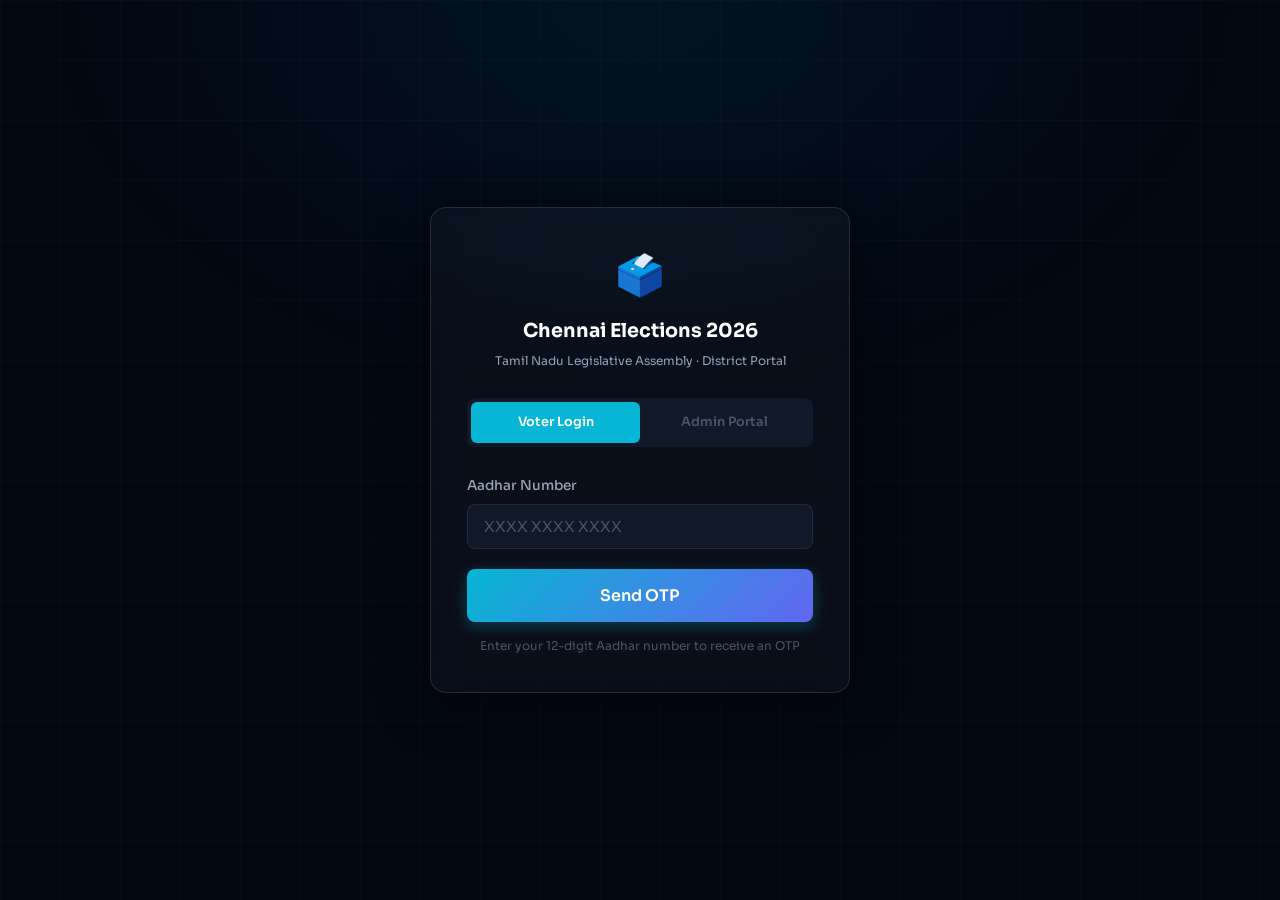
==== frontend/index.html @ 8c86b205 "Initial commit: Chennai District Election Management Portal" ====
<!DOCTYPE html>
<html lang="en">
<head>
  <meta charset="UTF-8">
  <meta name="viewport" content="width=device-width, initial-scale=1.0">
  <title>Chennai Elections 2026 — Login</title>
  <meta name="description" content="Chennai District Election Management Portal — Voter and Admin Login">
  <link rel="stylesheet" href="css/style.css">
</head>
<body>
  <div class="grid-bg"></div>
  <div class="radial-glow"></div>

  <div class="login-container">
    <div class="login-card">
      <!-- Logo -->
      <div class="login-logo">
        <div class="logo-icon">🗳️</div>
        <h1>Chennai Elections 2026</h1>
        <p>Tamil Nadu Legislative Assembly · District Portal</p>
      </div>

      <!-- Tabs -->
      <div class="login-tabs">
        <div class="login-tab active" id="tab-voter" onclick="switchTab('voter')">Voter Login</div>
        <div class="login-tab" id="tab-admin" onclick="switchTab('admin')">Admin Portal</div>
      </div>

      <!-- Voter Login -->
      <div id="voter-login">
        <!-- Step 1: Aadhar -->
        <div id="voter-step1">
          <div class="form-group">
            <label>Aadhar Number</label>
            <input type="text" class="form-input mono" id="aadhar-input"
                   placeholder="XXXX XXXX XXXX" maxlength="14"
                   oninput="formatAadhar(this)">
          </div>
          <button class="btn btn-primary btn-full btn-lg" id="send-otp-btn" onclick="sendOTP()">
            Send OTP
          </button>
          <p style="text-align:center; margin-top:14px; font-size:0.75rem; color:var(--text3)">
            Enter your 12-digit Aadhar number to receive an OTP
          </p>
        </div>

        <!-- Step 2: OTP -->
        <div id="voter-step2" class="hidden">
          <p style="text-align:center; margin-bottom:8px; font-size:0.85rem; color:var(--text2)">
            OTP sent to <span id="masked-phone" class="mono text-accent"></span>
          </p>
          <div class="otp-inputs" id="otp-inputs">
            <input type="text" class="otp-input" maxlength="1" data-idx="0">
            <input type="text" class="otp-input" maxlength="1" data-idx="1">
            <input type="text" class="otp-input" maxlength="1" data-idx="2">
            <input type="text" class="otp-input" maxlength="1" data-idx="3">
            <input type="text" class="otp-input" maxlength="1" data-idx="4">
            <input type="text" class="otp-input" maxlength="1" data-idx="5">
          </div>
          <button class="btn btn-primary btn-full btn-lg" id="verify-otp-btn" onclick="verifyOTP()">
            Verify & Enter
          </button>
          <p style="text-align:center; margin-top:14px;">
            <a href="#" onclick="backToStep1()" style="font-size:0.8rem; color:var(--text3);">← Change Aadhar Number</a>
          </p>
        </div>
      </div>

      <!-- Admin Login -->
      <div id="admin-login" class="hidden">
        <div class="form-group">
          <label>Username</label>
          <input type="text" class="form-input" id="admin-username" placeholder="Enter username">
        </div>
        <div class="form-group">
          <label>Password</label>
          <input type="password" class="form-input" id="admin-password" placeholder="Enter password">
        </div>
        <button class="btn btn-primary btn-full btn-lg" id="admin-login-btn" onclick="adminLogin()">
          Access Admin Portal
        </button>
        <p style="text-align:center; margin-top:14px; font-size:0.75rem; color:var(--text3)">
          Authorized Election Commission officials only
        </p>
      </div>
    </div>
  </div>

  <script src="js/api.js"></script>
  <script>
    let currentTab = 'voter';
    let otpSessionId = '';
    let currentAadhar = '';

    function switchTab(tab) {
      currentTab = tab;
      document.getElementById('tab-voter').classList.toggle('active', tab === 'voter');
      document.getElementById('tab-admin').classList.toggle('active', tab === 'admin');
      document.getElementById('voter-login').classList.toggle('hidden', tab !== 'voter');
      document.getElementById('admin-login').classList.toggle('hidden', tab !== 'admin');
    }

    function formatAadhar(input) {
      let val = input.value.replace(/\D/g, '');
      if (val.length > 12) val = val.slice(0, 12);
      let formatted = '';
      for (let i = 0; i < val.length; i++) {
        if (i > 0 && i % 4 === 0) formatted += ' ';
        formatted += val[i];
      }
      input.value = formatted;
    }

    async function sendOTP() {
      const btn = document.getElementById('send-otp-btn');
      const aadhar = document.getElementById('aadhar-input').value.replace(/\s/g, '');

      if (aadhar.length !== 12) {
        showToast('Please enter a valid 12-digit Aadhar number', 'error');
        return;
      }

      btn.disabled = true;
      btn.textContent = 'Sending...';

      const res = await api('POST', '/api/auth/send-otp', { aadhar });

      btn.disabled = false;
      btn.textContent = 'Send OTP';

      if (res && res.success) {
        otpSessionId = res.session_id;
        currentAadhar = aadhar;
        document.getElementById('masked-phone').textContent = res.masked_phone;

        // If mock OTP, show it
        if (res.otp) {
          showToast(`Demo OTP: ${res.otp}`, 'info', 10000);
        }

        document.getElementById('voter-step1').classList.add('hidden');
        document.getElementById('voter-step2').classList.remove('hidden');

        // Focus first OTP input
        document.querySelector('.otp-input[data-idx="0"]').focus();
        showToast('OTP sent successfully!', 'success');
      } else {
        showToast(res?.error || 'Failed to send OTP', 'error');
      }
    }

    async function verifyOTP() {
      const btn = document.getElementById('verify-otp-btn');
      const inputs = document.querySelectorAll('.otp-input');
      let otp = '';
      inputs.forEach(inp => otp += inp.value);

      if (otp.length !== 6) {
        showToast('Please enter the complete 6-digit OTP', 'error');
        return;
      }

      btn.disabled = true;
      btn.textContent = 'Verifying...';

      const res = await api('POST', '/api/auth/verify-otp', {
        aadhar: currentAadhar,
        session_id: otpSessionId,
        otp: otp
      });

      btn.disabled = false;
      btn.textContent = 'Verify & Enter';

      if (res && res.success) {
        showToast('Login successful! Redirecting...', 'success');
        setTimeout(() => {
          window.location.href = '/voter/home.html';
        }, 800);
      } else {
        showToast(res?.error || 'OTP verification failed', 'error');
      }
    }

    async function adminLogin() {
      const btn = document.getElementById('admin-login-btn');
      const username = document.getElementById('admin-username').value.trim();
      const password = document.getElementById('admin-password').value;

      if (!username || !password) {
        showToast('Please enter username and password', 'error');
        return;
      }

      btn.disabled = true;
      btn.textContent = 'Authenticating...';

      const res = await api('POST', '/api/auth/admin-login', { username, password });

      btn.disabled = false;
      btn.textContent = 'Access Admin Portal';

      if (res && res.success) {
        showToast(`Welcome, ${res.name}!`, 'success');
        setTimeout(() => {
          window.location.href = '/admin/dashboard.html';
        }, 800);
      } else {
        showToast(res?.error || 'Login failed', 'error');
      }
    }

    function backToStep1() {
      document.getElementById('voter-step1').classList.remove('hidden');
      document.getElementById('voter-step2').classList.add('hidden');
      document.querySelectorAll('.otp-input').forEach(inp => inp.value = '');
    }

    // OTP input auto-advance
    document.querySelectorAll('.otp-input').forEach((input, idx) => {
      input.addEventListener('input', (e) => {
        const val = e.target.value;
        if (val && idx < 5) {
          document.querySelector(`.otp-input[data-idx="${idx + 1}"]`).focus();
        }
      });
      input.addEventListener('keydown', (e) => {
        if (e.key === 'Backspace' && !input.value && idx > 0) {
          document.querySelector(`.otp-input[data-idx="${idx - 1}"]`).focus();
        }
        if (e.key === 'Enter') verifyOTP();
      });
    });

    // Enter key for admin login
    document.getElementById('admin-password')?.addEventListener('keydown', (e) => {
      if (e.key === 'Enter') adminLogin();
    });

    // Enter key for aadhar
    document.getElementById('aadhar-input')?.addEventListener('keydown', (e) => {
      if (e.key === 'Enter') sendOTP();
    });
  </script>
</body>
</html>
---- frontend/css/style.css ----
/* ============================================================
   Chennai District Election Portal — Design System
   ============================================================ */

@import url('https://fonts.googleapis.com/css2?family=Sora:wght@300;400;500;600;700;800&family=JetBrains+Mono:wght@400;500;600&display=swap');

/* --- CSS Variables --- */
:root {
  --bg: #030712;
  --bg2: #0a0f1e;
  --bg3: #111827;
  --bg4: #1f2937;
  --border: rgba(255,255,255,0.07);
  --border2: rgba(255,255,255,0.12);
  --text1: #ffffff;
  --text2: #94a3b8;
  --text3: #475569;
  --accent: #06b6d4;
  --accent2: #6366f1;
  --accent-glow: rgba(6,182,212,0.2);
  --green: #10b981;
  --green-glow: rgba(16,185,129,0.2);
  --red: #ef4444;
  --red-glow: rgba(239,68,68,0.2);
  --amber: #f59e0b;
  --amber-glow: rgba(245,158,11,0.2);
  --glass: rgba(255,255,255,0.03);
  --glass2: rgba(255,255,255,0.06);
  --radius: 12px;
  --radius-sm: 8px;
  --radius-lg: 16px;
  --shadow: 0 4px 24px rgba(0,0,0,0.3);
  --shadow-lg: 0 8px 48px rgba(0,0,0,0.5);
  --transition: all 0.3s cubic-bezier(0.4, 0, 0.2, 1);
}

/* --- Reset & Base --- */
*, *::before, *::after { box-sizing: border-box; margin: 0; padding: 0; }
html { font-size: 16px; scroll-behavior: smooth; }
body {
  font-family: 'Sora', -apple-system, BlinkMacSystemFont, sans-serif;
  background: var(--bg);
  color: var(--text1);
  line-height: 1.6;
  min-height: 100vh;
  overflow-x: hidden;
  -webkit-font-smoothing: antialiased;
}

a { color: var(--accent); text-decoration: none; transition: var(--transition); }
a:hover { color: var(--text1); }

/* --- Utility Classes --- */
.mono { font-family: 'JetBrains Mono', monospace; }
.text-accent { color: var(--accent); }
.text-green { color: var(--green); }
.text-red { color: var(--red); }
.text-amber { color: var(--amber); }
.text-muted { color: var(--text2); }
.text-center { text-align: center; }

/* --- Grid Background --- */
.grid-bg {
  position: fixed;
  inset: 0;
  background-image:
    linear-gradient(rgba(255,255,255,0.02) 1px, transparent 1px),
    linear-gradient(90deg, rgba(255,255,255,0.02) 1px, transparent 1px);
  background-size: 60px 60px;
  z-index: -2;
}

.radial-glow {
  position: fixed;
  inset: 0;
  background: radial-gradient(ellipse 600px 400px at 50% 0%, rgba(6,182,212,0.08), transparent);
  z-index: -1;
}

/* --- Buttons --- */
.btn {
  display: inline-flex;
  align-items: center;
  justify-content: center;
  gap: 8px;
  padding: 12px 24px;
  border: none;
  border-radius: var(--radius-sm);
  font-family: 'Sora', sans-serif;
  font-size: 0.9rem;
  font-weight: 600;
  cursor: pointer;
  transition: var(--transition);
  position: relative;
  overflow: hidden;
}

.btn-primary {
  background: linear-gradient(135deg, var(--accent), var(--accent2));
  color: white;
  box-shadow: 0 4px 15px rgba(6,182,212,0.3);
}
.btn-primary:hover {
  transform: translateY(-2px);
  box-shadow: 0 8px 25px rgba(6,182,212,0.4);
}
.btn-primary:active { transform: translateY(0); }
.btn-primary:disabled {
  opacity: 0.5;
  cursor: not-allowed;
  transform: none;
  box-shadow: none;
}

.btn-secondary {
  background: var(--glass2);
  color: var(--text1);
  border: 1px solid var(--border2);
}
.btn-secondary:hover {
  background: var(--glass);
  border-color: var(--accent);
}

.btn-danger {
  background: var(--red);
  color: white;
}
.btn-danger:hover { background: #dc2626; }

.btn-success {
  background: var(--green);
  color: white;
}
.btn-success:hover { background: #059669; }

.btn-sm { padding: 8px 16px; font-size: 0.8rem; }
.btn-lg { padding: 16px 32px; font-size: 1rem; }
.btn-full { width: 100%; }

/* --- Glass Card --- */
.glass-card {
  background: var(--glass);
  backdrop-filter: blur(12px);
  -webkit-backdrop-filter: blur(12px);
  border: 1px solid var(--border);
  border-radius: var(--radius);
  padding: 24px;
  transition: var(--transition);
}
.glass-card:hover {
  border-color: var(--border2);
}

/* --- Inputs --- */
.form-group {
  margin-bottom: 20px;
}
.form-group label {
  display: block;
  margin-bottom: 8px;
  font-size: 0.85rem;
  font-weight: 500;
  color: var(--text2);
}

.form-input {
  width: 100%;
  padding: 12px 16px;
  background: var(--bg3);
  border: 1px solid var(--border);
  border-radius: var(--radius-sm);
  color: var(--text1);
  font-family: 'Sora', sans-serif;
  font-size: 0.95rem;
  transition: var(--transition);
  outline: none;
}
.form-input:focus {
  border-color: var(--accent);
  box-shadow: 0 0 0 3px var(--accent-glow);
}
.form-input::placeholder {
  color: var(--text3);
}

/* --- Badges --- */
.badge {
  display: inline-flex;
  align-items: center;
  padding: 4px 10px;
  border-radius: 20px;
  font-size: 0.7rem;
  font-weight: 600;
  text-transform: uppercase;
  letter-spacing: 0.5px;
}
.badge-general { background: rgba(6,182,212,0.15); color: var(--accent); }
.badge-sc { background: rgba(245,158,11,0.15); color: var(--amber); }
.badge-voted { background: var(--green-glow); color: var(--green); }
.badge-not-voted { background: var(--red-glow); color: var(--red); }

/* --- Toast Notifications --- */
.toast-container {
  position: fixed;
  top: 20px;
  right: 20px;
  z-index: 10000;
  display: flex;
  flex-direction: column;
  gap: 8px;
}

.toast {
  padding: 14px 20px;
  border-radius: var(--radius-sm);
  font-size: 0.85rem;
  font-weight: 500;
  display: flex;
  align-items: center;
  gap: 10px;
  min-width: 300px;
  max-width: 450px;
  animation: slideIn 0.3s ease-out;
  box-shadow: var(--shadow);
}

.toast-success {
  background: linear-gradient(135deg, rgba(16,185,129,0.2), rgba(16,185,129,0.05));
  border: 1px solid rgba(16,185,129,0.3);
  color: var(--green);
}
.toast-error {
  background: linear-gradient(135deg, rgba(239,68,68,0.2), rgba(239,68,68,0.05));
  border: 1px solid rgba(239,68,68,0.3);
  color: var(--red);
}
.toast-info {
  background: linear-gradient(135deg, rgba(6,182,212,0.2), rgba(6,182,212,0.05));
  border: 1px solid rgba(6,182,212,0.3);
  color: var(--accent);
}

@keyframes slideIn {
  from { transform: translateX(100px); opacity: 0; }
  to { transform: translateX(0); opacity: 1; }
}

@keyframes slideOut {
  from { transform: translateX(0); opacity: 1; }
  to { transform: translateX(100px); opacity: 0; }
}

/* --- Sidebar Layout --- */
.layout {
  display: flex;
  min-height: 100vh;
}

.sidebar {
  width: 240px;
  background: var(--bg2);
  border-right: 1px solid var(--border);
  display: flex;
  flex-direction: column;
  position: fixed;
  top: 0;
  left: 0;
  bottom: 0;
  z-index: 100;
}

.sidebar-header {
  padding: 24px 20px;
  border-bottom: 1px solid var(--border);
}

.sidebar-logo {
  font-size: 0.85rem;
  font-weight: 700;
  color: var(--accent);
  letter-spacing: 0.5px;
}
.sidebar-logo span {
  display: block;
  font-size: 0.7rem;
  font-weight: 400;
  color: var(--text2);
  margin-top: 4px;
}

.sidebar-nav {
  flex: 1;
  padding: 12px 0;
}

.nav-item {
  display: flex;
  align-items: center;
  gap: 12px;
  padding: 12px 20px;
  color: var(--text2);
  font-size: 0.85rem;
  font-weight: 500;
  transition: var(--transition);
  cursor: pointer;
  border-left: 3px solid transparent;
}
.nav-item:hover {
  color: var(--text1);
  background: var(--glass);
}
.nav-item.active {
  color: var(--accent);
  background: var(--accent-glow);
  border-left-color: var(--accent);
}
.nav-item .icon { font-size: 1.1rem; width: 20px; text-align: center; }

.sidebar-footer {
  padding: 16px 20px;
  border-top: 1px solid var(--border);
}

.voter-chip {
  display: flex;
  align-items: center;
  gap: 10px;
  padding: 10px;
  background: var(--glass);
  border-radius: var(--radius-sm);
  margin-bottom: 12px;
}

.voter-chip-avatar {
  width: 36px;
  height: 36px;
  border-radius: 50%;
  background: linear-gradient(135deg, var(--accent), var(--accent2));
  display: flex;
  align-items: center;
  justify-content: center;
  font-size: 0.9rem;
}

.voter-chip-info {
  flex: 1;
  overflow: hidden;
}
.voter-chip-name {
  font-size: 0.8rem;
  font-weight: 600;
  white-space: nowrap;
  overflow: hidden;
  text-overflow: ellipsis;
}
.voter-chip-id {
  font-size: 0.65rem;
  color: var(--text3);
  font-family: 'JetBrains Mono', monospace;
}

.btn-logout {
  width: 100%;
  padding: 10px;
  background: var(--glass);
  border: 1px solid var(--border);
  border-radius: var(--radius-sm);
  color: var(--text2);
  font-family: 'Sora', sans-serif;
  font-size: 0.8rem;
  cursor: pointer;
  transition: var(--transition);
}
.btn-logout:hover {
  background: var(--red-glow);
  border-color: var(--red);
  color: var(--red);
}

.main-content {
  flex: 1;
  margin-left: 240px;
  padding: 32px;
  min-height: 100vh;
}

.page-header {
  margin-bottom: 28px;
}
.page-title {
  font-size: 1.5rem;
  font-weight: 700;
  margin-bottom: 4px;
}
.page-subtitle {
  font-size: 0.85rem;
  color: var(--text2);
}

/* --- Stat Cards Row --- */
.stat-cards {
  display: grid;
  grid-template-columns: repeat(auto-fit, minmax(180px, 1fr));
  gap: 16px;
  margin-bottom: 28px;
}

.stat-card {
  background: var(--glass);
  border: 1px solid var(--border);
  border-radius: var(--radius);
  padding: 20px;
  transition: var(--transition);
}
.stat-card:hover {
  border-color: var(--border2);
  transform: translateY(-2px);
}
.stat-card .stat-icon {
  font-size: 1.5rem;
  margin-bottom: 12px;
}
.stat-card .stat-value {
  font-size: 1.8rem;
  font-weight: 800;
  line-height: 1;
  margin-bottom: 4px;
}
.stat-card .stat-label {
  font-size: 0.75rem;
  color: var(--text2);
  text-transform: uppercase;
  letter-spacing: 0.5px;
}

/* --- Tables --- */
.table-container {
  background: var(--glass);
  border: 1px solid var(--border);
  border-radius: var(--radius);
  overflow: hidden;
}

.table-header {
  display: flex;
  align-items: center;
  justify-content: space-between;
  padding: 16px 20px;
  border-bottom: 1px solid var(--border);
}

.table-search {
  padding: 8px 14px;
  background: var(--bg3);
  border: 1px solid var(--border);
  border-radius: var(--radius-sm);
  color: var(--text1);
  font-family: 'Sora', sans-serif;
  font-size: 0.8rem;
  outline: none;
  width: 280px;
}
.table-search:focus {
  border-color: var(--accent);
}

table {
  width: 100%;
  border-collapse: collapse;
}
table th {
  text-align: left;
  padding: 12px 16px;
  font-size: 0.75rem;
  font-weight: 600;
  color: var(--text3);
  text-transform: uppercase;
  letter-spacing: 0.5px;
  border-bottom: 1px solid var(--border);
  cursor: pointer;
  user-select: none;
}
table th:hover { color: var(--text2); }
table td {
  padding: 12px 16px;
  font-size: 0.85rem;
  border-bottom: 1px solid var(--border);
  color: var(--text2);
}
table tr:hover td {
  background: var(--glass);
  color: var(--text1);
}

.table-pagination {
  display: flex;
  align-items: center;
  justify-content: space-between;
  padding: 12px 20px;
  border-top: 1px solid var(--border);
  font-size: 0.8rem;
  color: var(--text3);
}
.table-pagination .pagination-btns {
  display: flex;
  gap: 8px;
}
.table-pagination button {
  padding: 6px 12px;
  background: var(--glass);
  border: 1px solid var(--border);
  border-radius: var(--radius-sm);
  color: var(--text2);
  font-family: 'Sora', sans-serif;
  font-size: 0.75rem;
  cursor: pointer;
  transition: var(--transition);
}
.table-pagination button:hover {
  border-color: var(--accent);
  color: var(--accent);
}
.table-pagination button:disabled {
  opacity: 0.3;
  cursor: not-allowed;
}

/* --- Modals --- */
.modal-overlay {
  position: fixed;
  inset: 0;
  background: rgba(0,0,0,0.7);
  backdrop-filter: blur(4px);
  z-index: 1000;
  display: flex;
  align-items: center;
  justify-content: center;
  animation: fadeIn 0.2s;
}

.modal {
  background: var(--bg3);
  border: 1px solid var(--border2);
  border-radius: var(--radius-lg);
  padding: 28px;
  width: 90%;
  max-width: 500px;
  max-height: 85vh;
  overflow-y: auto;
  box-shadow: var(--shadow-lg);
  animation: scaleIn 0.3s;
}

.modal-header {
  display: flex;
  align-items: center;
  justify-content: space-between;
  margin-bottom: 20px;
}
.modal-title {
  font-size: 1.1rem;
  font-weight: 700;
}
.modal-close {
  width: 32px;
  height: 32px;
  border-radius: 50%;
  background: var(--glass);
  border: 1px solid var(--border);
  color: var(--text2);
  display: flex;
  align-items: center;
  justify-content: center;
  cursor: pointer;
  font-size: 1.2rem;
  transition: var(--transition);
}
.modal-close:hover {
  background: var(--red-glow);
  border-color: var(--red);
  color: var(--red);
}

@keyframes fadeIn { from { opacity: 0; } to { opacity: 1; } }
@keyframes scaleIn {
  from { transform: scale(0.95); opacity: 0; }
  to { transform: scale(1); opacity: 1; }
}

/* --- Polling Wizard Steps --- */
.wizard-steps {
  display: flex;
  align-items: center;
  justify-content: center;
  gap: 0;
  margin-bottom: 32px;
  padding: 0 40px;
}

.wizard-step {
  display: flex;
  align-items: center;
  gap: 10px;
}

.wizard-step-num {
  width: 36px;
  height: 36px;
  border-radius: 50%;
  background: var(--glass);
  border: 2px solid var(--border);
  display: flex;
  align-items: center;
  justify-content: center;
  font-size: 0.85rem;
  font-weight: 700;
  color: var(--text3);
  transition: var(--transition);
}

.wizard-step.active .wizard-step-num {
  background: var(--accent);
  border-color: var(--accent);
  color: white;
  box-shadow: 0 0 20px var(--accent-glow);
}

.wizard-step.done .wizard-step-num {
  background: var(--green);
  border-color: var(--green);
  color: white;
}

.wizard-step-label {
  font-size: 0.8rem;
  color: var(--text3);
  font-weight: 500;
}
.wizard-step.active .wizard-step-label { color: var(--accent); }
.wizard-step.done .wizard-step-label { color: var(--green); }

.wizard-line {
  flex: 1;
  height: 2px;
  background: var(--border);
  margin: 0 8px;
}
.wizard-line.done { background: var(--green); }

/* --- Scanning Animation --- */
.scan-area {
  width: 280px;
  height: 280px;
  border: 2px dashed var(--border2);
  border-radius: var(--radius-lg);
  margin: 0 auto 24px;
  position: relative;
  overflow: hidden;
  display: flex;
  align-items: center;
  justify-content: center;
  flex-direction: column;
  gap: 12px;
}

.scan-line {
  position: absolute;
  left: 0;
  right: 0;
  height: 2px;
  background: linear-gradient(90deg, transparent, var(--accent), transparent);
  animation: scanning 2s ease-in-out infinite;
}

@keyframes scanning {
  0% { top: 0; }
  50% { top: 100%; }
  100% { top: 0; }
}

.scan-icon { font-size: 3rem; opacity: 0.3; }

/* --- Candidate Selection Cards --- */
.candidate-grid {
  display: grid;
  grid-template-columns: repeat(2, 1fr);
  gap: 12px;
}

.candidate-select-card {
  background: var(--glass);
  border: 2px solid var(--border);
  border-radius: var(--radius);
  padding: 16px;
  cursor: pointer;
  transition: var(--transition);
}
.candidate-select-card:hover {
  border-color: var(--border2);
  transform: translateY(-2px);
}
.candidate-select-card.selected {
  border-color: var(--accent);
  background: var(--accent-glow);
  box-shadow: 0 0 20px var(--accent-glow);
}

.party-dot {
  width: 10px;
  height: 10px;
  border-radius: 50%;
  display: inline-block;
}

/* --- Voter Card Styles --- */
.voter-card {
  max-width: 600px;
  margin: 0 auto;
  border-radius: var(--radius-lg);
  overflow: hidden;
  box-shadow: var(--shadow-lg);
  border: 1px solid var(--border2);
}

.voter-card-header {
  background: linear-gradient(135deg, #1e3a5f, #0c2340);
  padding: 16px 24px;
  text-align: center;
  border-bottom: 3px solid var(--amber);
}

.voter-card-header h3 {
  font-size: 0.8rem;
  font-weight: 700;
  letter-spacing: 1px;
  text-transform: uppercase;
  color: white;
}
.voter-card-header p {
  font-size: 0.7rem;
  color: rgba(255,255,255,0.7);
  margin-top: 4px;
}

.voter-card-body {
  background: var(--bg3);
  padding: 24px;
  display: grid;
  grid-template-columns: auto 1fr auto;
  gap: 20px;
  align-items: start;
}

.voter-card-photo {
  width: 80px;
  height: 100px;
  background: var(--glass);
  border: 1px solid var(--border);
  border-radius: var(--radius-sm);
  display: flex;
  align-items: center;
  justify-content: center;
  font-size: 2.5rem;
}

.voter-card-details h2 {
  font-size: 1.1rem;
  font-weight: 700;
  margin-bottom: 8px;
}
.voter-card-details .voter-field {
  display: flex;
  gap: 8px;
  margin-bottom: 4px;
  font-size: 0.8rem;
}
.voter-card-details .voter-field-label {
  color: var(--text3);
  min-width: 90px;
}
.voter-card-details .voter-field-value {
  color: var(--text2);
}

.voter-card-footer {
  background: var(--bg4);
  padding: 12px 24px;
  display: flex;
  justify-content: space-between;
  align-items: center;
  font-size: 0.75rem;
  color: var(--text3);
}

/* --- Checkmark Animation --- */
.success-check {
  width: 100px;
  height: 100px;
  border-radius: 50%;
  background: var(--green);
  display: flex;
  align-items: center;
  justify-content: center;
  font-size: 3rem;
  margin: 0 auto 24px;
  animation: pulse 1.5s ease-in-out infinite;
}

@keyframes pulse {
  0%, 100% { box-shadow: 0 0 0 0 var(--green-glow); }
  50% { box-shadow: 0 0 0 20px transparent; }
}

/* --- Progress Bar --- */
.progress-bar {
  height: 6px;
  background: var(--bg4);
  border-radius: 3px;
  overflow: hidden;
  flex: 1;
}
.progress-fill {
  height: 100%;
  border-radius: 3px;
  transition: width 0.5s ease;
}

/* --- Constituency Result Cards --- */
.results-grid {
  display: grid;
  grid-template-columns: repeat(2, 1fr);
  gap: 16px;
}

.result-card {
  background: var(--glass);
  border: 1px solid var(--border);
  border-radius: var(--radius);
  padding: 20px;
  cursor: pointer;
  transition: var(--transition);
}
.result-card:hover {
  border-color: var(--border2);
  transform: translateY(-2px);
}

.result-card .constituency-name {
  font-size: 0.95rem;
  font-weight: 700;
  margin-bottom: 4px;
}

.result-card .winner-info {
  display: flex;
  align-items: center;
  gap: 10px;
  margin-top: 12px;
  padding-top: 12px;
  border-top: 1px solid var(--border);
}

/* --- Map Styles --- */
.map-container {
  position: relative;
  flex: 1;
  display: flex;
  align-items: center;
  justify-content: center;
}

svg.chennai-map {
  transform: perspective(900px) rotateX(8deg);
  transition: var(--transition);
  filter: drop-shadow(0 20px 40px rgba(0,0,0,0.4));
}

.map-label {
  fill: white;
  font-family: 'Sora', sans-serif;
  font-size: 6px;
  font-weight: 600;
  pointer-events: none;
  text-anchor: middle;
  opacity: 0.8;
}

/* --- Slide Panel --- */
.slide-panel {
  position: fixed;
  top: 0;
  right: -400px;
  width: 380px;
  height: 100vh;
  background: var(--bg2);
  border-left: 1px solid var(--border);
  z-index: 200;
  overflow-y: auto;
  transition: right 0.4s cubic-bezier(0.4, 0, 0.2, 1);
  padding: 24px;
}
.slide-panel.open {
  right: 0;
}

.panel-close {
  position: absolute;
  top: 16px;
  right: 16px;
  width: 28px;
  height: 28px;
  border-radius: 50%;
  background: var(--glass);
  border: 1px solid var(--border);
  color: var(--text2);
  display: flex;
  align-items: center;
  justify-content: center;
  cursor: pointer;
  transition: var(--transition);
}
.panel-close:hover {
  background: var(--red-glow);
  color: var(--red);
}

/* --- Detail Panel (deeper slide) --- */
.detail-panel {
  position: fixed;
  top: 0;
  right: -400px;
  width: 360px;
  height: 100vh;
  background: var(--bg3);
  border-left: 1px solid var(--border);
  z-index: 250;
  overflow-y: auto;
  transition: right 0.4s cubic-bezier(0.4, 0, 0.2, 1);
  padding: 24px;
}
.detail-panel.open {
  right: 0;
}

/* --- Spinner --- */
.spinner {
  border: 3px solid var(--border);
  border-top: 3px solid var(--accent);
  border-radius: 50%;
  width: 28px;
  height: 28px;
  animation: spin 0.8s linear infinite;
  margin: 0 auto;
}
@keyframes spin { to { transform: rotate(360deg); } }

/* --- Login Page Specific --- */
.login-container {
  min-height: 100vh;
  display: flex;
  align-items: center;
  justify-content: center;
  padding: 20px;
}

.login-card {
  width: 420px;
  background: var(--glass);
  backdrop-filter: blur(16px);
  border: 1px solid var(--border2);
  border-radius: var(--radius-lg);
  padding: 36px;
  box-shadow: var(--shadow-lg);
}

.login-logo {
  text-align: center;
  margin-bottom: 28px;
}
.login-logo .logo-icon { font-size: 2.5rem; margin-bottom: 8px; }
.login-logo h1 { font-size: 1.2rem; font-weight: 700; }
.login-logo p { font-size: 0.75rem; color: var(--text2); margin-top: 4px; }

.login-tabs {
  display: flex;
  background: var(--bg3);
  border-radius: var(--radius-sm);
  padding: 4px;
  margin-bottom: 28px;
}
.login-tab {
  flex: 1;
  padding: 10px;
  text-align: center;
  font-size: 0.8rem;
  font-weight: 600;
  color: var(--text3);
  cursor: pointer;
  border-radius: 6px;
  transition: var(--transition);
}
.login-tab.active {
  background: var(--accent);
  color: white;
}

/* OTP Input */
.otp-inputs {
  display: flex;
  gap: 10px;
  justify-content: center;
  margin: 20px 0;
}
.otp-input {
  width: 48px;
  height: 56px;
  text-align: center;
  font-size: 1.4rem;
  font-weight: 700;
  font-family: 'JetBrains Mono', monospace;
  background: var(--bg3);
  border: 2px solid var(--border);
  border-radius: var(--radius-sm);
  color: var(--text1);
  outline: none;
  transition: var(--transition);
}
.otp-input:focus {
  border-color: var(--accent);
  box-shadow: 0 0 0 3px var(--accent-glow);
}

/* --- Chart Container --- */
.chart-container {
  background: var(--glass);
  border: 1px solid var(--border);
  border-radius: var(--radius);
  padding: 20px;
  margin-bottom: 28px;
}

/* --- Misc --- */
.hidden { display: none !important; }
.flex { display: flex; }
.items-center { align-items: center; }
.justify-between { justify-content: space-between; }
.gap-2 { gap: 8px; }
.gap-3 { gap: 12px; }
.gap-4 { gap: 16px; }
.mt-2 { margin-top: 8px; }
.mt-3 { margin-top: 12px; }
.mt-4 { margin-top: 16px; }
.mb-2 { margin-bottom: 8px; }
.mb-3 { margin-bottom: 12px; }
.mb-4 { margin-bottom: 16px; }
.p-3 { padding: 12px; }
.p-4 { padding: 16px; }
.w-full { width: 100%; }
.font-bold { font-weight: 700; }
.text-sm { font-size: 0.85rem; }
.text-xs { font-size: 0.75rem; }

/* Scrollbar */
::-webkit-scrollbar { width: 6px; }
::-webkit-scrollbar-track { background: transparent; }
::-webkit-scrollbar-thumb { background: var(--border2); border-radius: 3px; }
::-webkit-scrollbar-thumb:hover { background: var(--text3); }
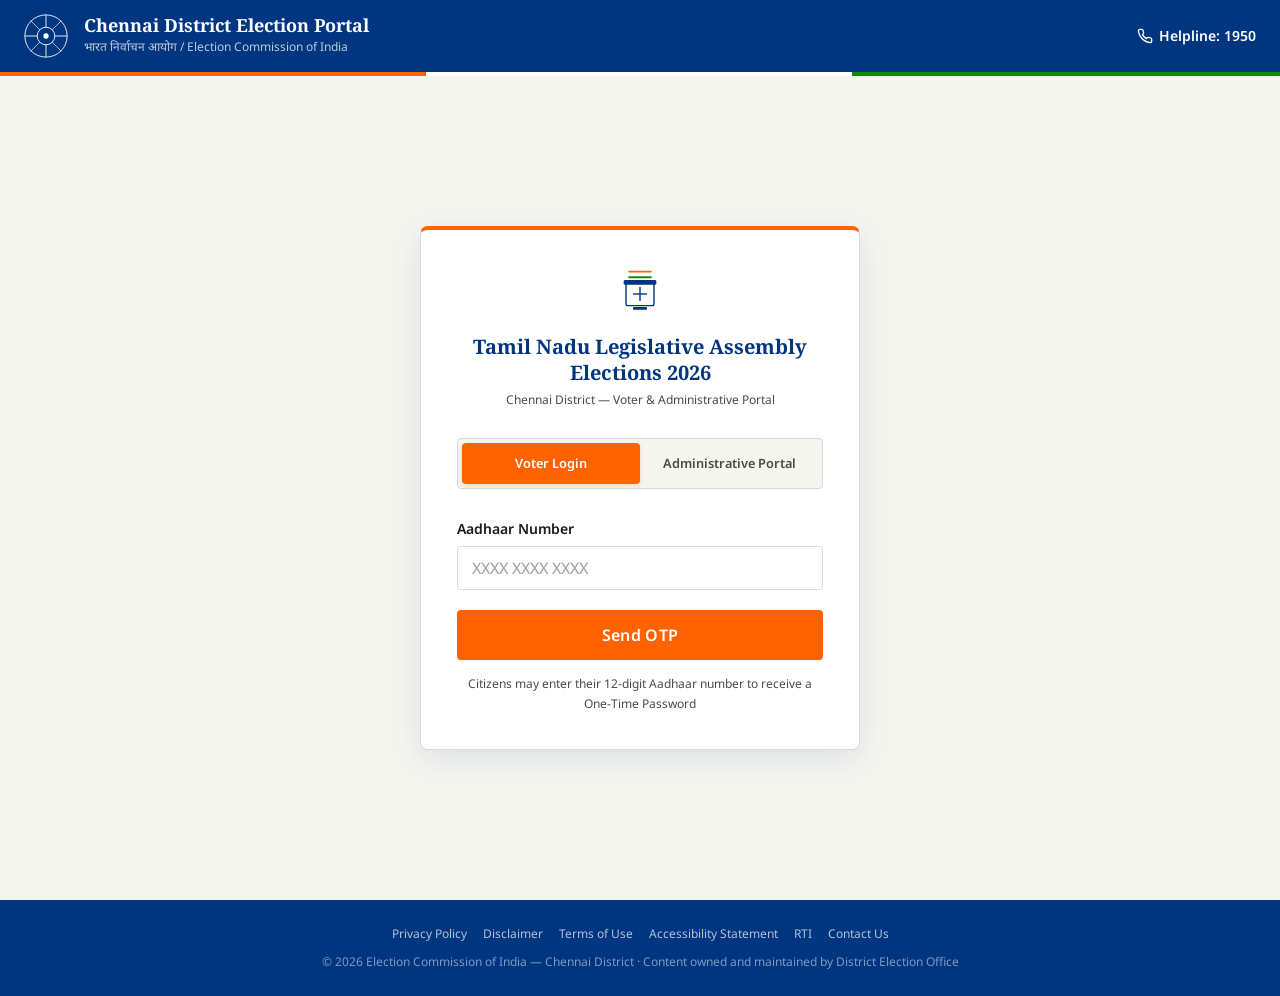
==== commit 8b1049e4: "I am BJP supporter" ====
--- a/frontend/index.html
+++ b/frontend/index.html
@@ -1,246 +1,314 @@
 <!DOCTYPE html>
 <html lang="en">
+
 <head>
-  <meta charset="UTF-8">
-  <meta name="viewport" content="width=device-width, initial-scale=1.0">
-  <title>Chennai Elections 2026 — Login</title>
-  <meta name="description" content="Chennai District Election Management Portal — Voter and Admin Login">
-  <link rel="stylesheet" href="css/style.css">
+    <meta charset="UTF-8">
+    <meta name="viewport" content="width=device-width, initial-scale=1.0">
+    <title>Chennai District Election Portal — Government of India</title>
+    <meta name="description"
+        content="Chennai District Election Management Portal — Tamil Nadu Legislative Assembly Elections 2026 — Government of India">
+    <link rel="stylesheet" href="css/style.css">
 </head>
-<body>
-  <div class="grid-bg"></div>
-  <div class="radial-glow"></div>
-
-  <div class="login-container">
-    <div class="login-card">
-      <!-- Logo -->
-      <div class="login-logo">
-        <div class="logo-icon">🗳️</div>
-        <h1>Chennai Elections 2026</h1>
-        <p>Tamil Nadu Legislative Assembly · District Portal</p>
-      </div>
-
-      <!-- Tabs -->
-      <div class="login-tabs">
-        <div class="login-tab active" id="tab-voter" onclick="switchTab('voter')">Voter Login</div>
-        <div class="login-tab" id="tab-admin" onclick="switchTab('admin')">Admin Portal</div>
-      </div>
-
-      <!-- Voter Login -->
-      <div id="voter-login">
-        <!-- Step 1: Aadhar -->
-        <div id="voter-step1">
-          <div class="form-group">
-            <label>Aadhar Number</label>
-            <input type="text" class="form-input mono" id="aadhar-input"
-                   placeholder="XXXX XXXX XXXX" maxlength="14"
-                   oninput="formatAadhar(this)">
-          </div>
-          <button class="btn btn-primary btn-full btn-lg" id="send-otp-btn" onclick="sendOTP()">
-            Send OTP
-          </button>
-          <p style="text-align:center; margin-top:14px; font-size:0.75rem; color:var(--text3)">
-            Enter your 12-digit Aadhar number to receive an OTP
-          </p>
-        </div>
-
-        <!-- Step 2: OTP -->
-        <div id="voter-step2" class="hidden">
-          <p style="text-align:center; margin-bottom:8px; font-size:0.85rem; color:var(--text2)">
-            OTP sent to <span id="masked-phone" class="mono text-accent"></span>
-          </p>
-          <div class="otp-inputs" id="otp-inputs">
-            <input type="text" class="otp-input" maxlength="1" data-idx="0">
-            <input type="text" class="otp-input" maxlength="1" data-idx="1">
-            <input type="text" class="otp-input" maxlength="1" data-idx="2">
-            <input type="text" class="otp-input" maxlength="1" data-idx="3">
-            <input type="text" class="otp-input" maxlength="1" data-idx="4">
-            <input type="text" class="otp-input" maxlength="1" data-idx="5">
-          </div>
-          <button class="btn btn-primary btn-full btn-lg" id="verify-otp-btn" onclick="verifyOTP()">
-            Verify & Enter
-          </button>
-          <p style="text-align:center; margin-top:14px;">
-            <a href="#" onclick="backToStep1()" style="font-size:0.8rem; color:var(--text3);">← Change Aadhar Number</a>
-          </p>
-        </div>
-      </div>
-
-      <!-- Admin Login -->
-      <div id="admin-login" class="hidden">
-        <div class="form-group">
-          <label>Username</label>
-          <input type="text" class="form-input" id="admin-username" placeholder="Enter username">
-        </div>
-        <div class="form-group">
-          <label>Password</label>
-          <input type="password" class="form-input" id="admin-password" placeholder="Enter password">
-        </div>
-        <button class="btn btn-primary btn-full btn-lg" id="admin-login-btn" onclick="adminLogin()">
-          Access Admin Portal
-        </button>
-        <p style="text-align:center; margin-top:14px; font-size:0.75rem; color:var(--text3)">
-          Authorized Election Commission officials only
-        </p>
-      </div>
+
+<body class="login-page">
+    <!-- GOI Identity Header -->
+    <header class="goi-header">
+        <div class="emblem">
+            <svg viewBox="0 0 100 100" xmlns="http://www.w3.org/2000/svg">
+                <circle cx="50" cy="50" r="48" fill="none" stroke="white" stroke-width="2" />
+                <circle cx="50" cy="50" r="20" fill="none" stroke="white" stroke-width="2" />
+                <line x1="50" y1="2" x2="50" y2="30" stroke="white" stroke-width="2" />
+                <line x1="50" y1="70" x2="50" y2="98" stroke="white" stroke-width="2" />
+                <line x1="2" y1="50" x2="30" y2="50" stroke="white" stroke-width="2" />
+                <line x1="70" y1="50" x2="98" y2="50" stroke="white" stroke-width="2" />
+                <line x1="15" y1="15" x2="36" y2="36" stroke="white" stroke-width="1.5" />
+                <line x1="64" y1="64" x2="85" y2="85" stroke="white" stroke-width="1.5" />
+                <line x1="85" y1="15" x2="64" y2="36" stroke="white" stroke-width="1.5" />
+                <line x1="36" y1="64" x2="15" y2="85" stroke="white" stroke-width="1.5" />
+                <circle cx="50" cy="50" r="6" fill="white" />
+            </svg>
+        </div>
+        <div class="site-title">
+            <h1>Chennai District Election Portal</h1>
+            <div class="subtitle">भारत निर्वाचन आयोग / Election Commission of India</div>
+        </div>
+        <div class="header-right">
+            <div class="helpline">
+                <svg width="16" height="16" viewBox="0 0 24 24" fill="none" stroke="currentColor" stroke-width="2"
+                    stroke-linecap="round" stroke-linejoin="round">
+                    <path
+                        d="M22 16.92v3a2 2 0 01-2.18 2 19.79 19.79 0 01-8.63-3.07 19.5 19.5 0 01-6-6 19.79 19.79 0 01-3.07-8.67A2 2 0 014.11 2h3a2 2 0 012 1.72 12.84 12.84 0 00.7 2.81 2 2 0 01-.45 2.11L8.09 9.91a16 16 0 006 6l1.27-1.27a2 2 0 012.11-.45 12.84 12.84 0 002.81.7A2 2 0 0122 16.92z" />
+                </svg>
+                Helpline: 1950
+            </div>
+        </div>
+    </header>
+    <div class="tricolor-bar"></div>
+
+    <!-- Login Content -->
+    <div class="login-container">
+        <div class="login-card">
+            <!-- Logo -->
+            <div class="login-logo">
+                <div class="emblem-icon">
+                    <svg viewBox="0 0 100 120" xmlns="http://www.w3.org/2000/svg">
+                        <!-- Stylized ballot box / government seal -->
+                        <rect x="20" y="35" width="60" height="50" rx="4" fill="none" stroke="#003580"
+                            stroke-width="3" />
+                        <rect x="15" y="30" width="70" height="10" rx="3" fill="#003580" />
+                        <line x1="50" y1="45" x2="50" y2="75" stroke="#003580" stroke-width="3" />
+                        <line x1="35" y1="60" x2="65" y2="60" stroke="#003580" stroke-width="3" />
+                        <rect x="35" y="88" width="30" height="6" rx="2" fill="#003580" />
+                        <!-- Tricolor flags -->
+                        <rect x="25" y="10" width="50" height="4" rx="1" fill="#FF6200" />
+                        <rect x="30" y="16" width="40" height="4" rx="1" fill="#FFFFFF" stroke="#D9D9D9"
+                            stroke-width="0.5" />
+                        <rect x="25" y="22" width="50" height="4" rx="1" fill="#138808" />
+                    </svg>
+                </div>
+                <h1>Tamil Nadu Legislative Assembly Elections 2026</h1>
+                <p>Chennai District — Voter & Administrative Portal</p>
+            </div>
+
+            <!-- Tabs -->
+            <div class="login-tabs">
+                <div class="login-tab active" id="tab-voter" onclick="switchTab('voter')">Voter Login</div>
+                <div class="login-tab" id="tab-admin" onclick="switchTab('admin')">Administrative Portal</div>
+            </div>
+
+            <!-- Voter Login -->
+            <div id="voter-login">
+                <!-- Step 1: Aadhar -->
+                <div id="voter-step1">
+                    <div class="form-group">
+                        <label for="aadhar-input">Aadhaar Number</label>
+                        <input type="text" class="form-input mono" id="aadhar-input" placeholder="XXXX XXXX XXXX"
+                            maxlength="14" oninput="formatAadhar(this)">
+                    </div>
+                    <button class="btn btn-primary btn-full btn-lg" id="send-otp-btn" onclick="sendOTP()">
+                        Send OTP
+                    </button>
+                    <p
+                        style="text-align:center; margin-top:14px; font-size:var(--text-xs); color:var(--text-secondary)">
+                        Citizens may enter their 12-digit Aadhaar number to receive a One-Time Password
+                    </p>
+                </div>
+
+                <!-- Step 2: OTP -->
+                <div id="voter-step2" class="hidden">
+                    <p
+                        style="text-align:center; margin-bottom:8px; font-size:var(--text-sm); color:var(--text-secondary)">
+                        OTP sent to <span id="masked-phone" class="mono"
+                            style="color:var(--navy); font-weight:600;"></span>
+                    </p>
+                    <div class="otp-inputs" id="otp-inputs">
+                        <input type="text" class="otp-input" maxlength="1" data-idx="0">
+                        <input type="text" class="otp-input" maxlength="1" data-idx="1">
+                        <input type="text" class="otp-input" maxlength="1" data-idx="2">
+                        <input type="text" class="otp-input" maxlength="1" data-idx="3">
+                        <input type="text" class="otp-input" maxlength="1" data-idx="4">
+                        <input type="text" class="otp-input" maxlength="1" data-idx="5">
+                    </div>
+                    <button class="btn btn-primary btn-full btn-lg" id="verify-otp-btn" onclick="verifyOTP()">
+                        Verify & Proceed
+                    </button>
+                    <p style="text-align:center; margin-top:14px;">
+                        <a href="#" onclick="backToStep1()"
+                            style="font-size:var(--text-sm); color:var(--text-secondary);">
+                            &larr; Change Aadhaar Number
+                        </a>
+                    </p>
+                </div>
+            </div>
+
+            <!-- Admin Login -->
+            <div id="admin-login" class="hidden">
+                <div class="form-group">
+                    <label for="admin-username">Username</label>
+                    <input type="text" class="form-input" id="admin-username" placeholder="Enter official username">
+                </div>
+                <div class="form-group">
+                    <label for="admin-password">Password</label>
+                    <input type="password" class="form-input" id="admin-password" placeholder="Enter password">
+                </div>
+                <button class="btn btn-primary btn-full btn-lg" id="admin-login-btn" onclick="adminLogin()">
+                    Access Administrative Portal
+                </button>
+                <p style="text-align:center; margin-top:14px; font-size:var(--text-xs); color:var(--text-secondary)">
+                    Authorised Election Commission officials only
+                </p>
+            </div>
+        </div>
     </div>
-  </div>
-
-  <script src="js/api.js"></script>
-  <script>
-    let currentTab = 'voter';
-    let otpSessionId = '';
-    let currentAadhar = '';
-
-    function switchTab(tab) {
-      currentTab = tab;
-      document.getElementById('tab-voter').classList.toggle('active', tab === 'voter');
-      document.getElementById('tab-admin').classList.toggle('active', tab === 'admin');
-      document.getElementById('voter-login').classList.toggle('hidden', tab !== 'voter');
-      document.getElementById('admin-login').classList.toggle('hidden', tab !== 'admin');
-    }
-
-    function formatAadhar(input) {
-      let val = input.value.replace(/\D/g, '');
-      if (val.length > 12) val = val.slice(0, 12);
-      let formatted = '';
-      for (let i = 0; i < val.length; i++) {
-        if (i > 0 && i % 4 === 0) formatted += ' ';
-        formatted += val[i];
-      }
-      input.value = formatted;
-    }
-
-    async function sendOTP() {
-      const btn = document.getElementById('send-otp-btn');
-      const aadhar = document.getElementById('aadhar-input').value.replace(/\s/g, '');
-
-      if (aadhar.length !== 12) {
-        showToast('Please enter a valid 12-digit Aadhar number', 'error');
-        return;
-      }
-
-      btn.disabled = true;
-      btn.textContent = 'Sending...';
-
-      const res = await api('POST', '/api/auth/send-otp', { aadhar });
-
-      btn.disabled = false;
-      btn.textContent = 'Send OTP';
-
-      if (res && res.success) {
-        otpSessionId = res.session_id;
-        currentAadhar = aadhar;
-        document.getElementById('masked-phone').textContent = res.masked_phone;
-
-        // If mock OTP, show it
-        if (res.otp) {
-          showToast(`Demo OTP: ${res.otp}`, 'info', 10000);
-        }
-
-        document.getElementById('voter-step1').classList.add('hidden');
-        document.getElementById('voter-step2').classList.remove('hidden');
-
-        // Focus first OTP input
-        document.querySelector('.otp-input[data-idx="0"]').focus();
-        showToast('OTP sent successfully!', 'success');
-      } else {
-        showToast(res?.error || 'Failed to send OTP', 'error');
-      }
-    }
-
-    async function verifyOTP() {
-      const btn = document.getElementById('verify-otp-btn');
-      const inputs = document.querySelectorAll('.otp-input');
-      let otp = '';
-      inputs.forEach(inp => otp += inp.value);
-
-      if (otp.length !== 6) {
-        showToast('Please enter the complete 6-digit OTP', 'error');
-        return;
-      }
-
-      btn.disabled = true;
-      btn.textContent = 'Verifying...';
-
-      const res = await api('POST', '/api/auth/verify-otp', {
-        aadhar: currentAadhar,
-        session_id: otpSessionId,
-        otp: otp
-      });
-
-      btn.disabled = false;
-      btn.textContent = 'Verify & Enter';
-
-      if (res && res.success) {
-        showToast('Login successful! Redirecting...', 'success');
-        setTimeout(() => {
-          window.location.href = '/voter/home.html';
-        }, 800);
-      } else {
-        showToast(res?.error || 'OTP verification failed', 'error');
-      }
-    }
-
-    async function adminLogin() {
-      const btn = document.getElementById('admin-login-btn');
-      const username = document.getElementById('admin-username').value.trim();
-      const password = document.getElementById('admin-password').value;
-
-      if (!username || !password) {
-        showToast('Please enter username and password', 'error');
-        return;
-      }
-
-      btn.disabled = true;
-      btn.textContent = 'Authenticating...';
-
-      const res = await api('POST', '/api/auth/admin-login', { username, password });
-
-      btn.disabled = false;
-      btn.textContent = 'Access Admin Portal';
-
-      if (res && res.success) {
-        showToast(`Welcome, ${res.name}!`, 'success');
-        setTimeout(() => {
-          window.location.href = '/admin/dashboard.html';
-        }, 800);
-      } else {
-        showToast(res?.error || 'Login failed', 'error');
-      }
-    }
-
-    function backToStep1() {
-      document.getElementById('voter-step1').classList.remove('hidden');
-      document.getElementById('voter-step2').classList.add('hidden');
-      document.querySelectorAll('.otp-input').forEach(inp => inp.value = '');
-    }
-
-    // OTP input auto-advance
-    document.querySelectorAll('.otp-input').forEach((input, idx) => {
-      input.addEventListener('input', (e) => {
-        const val = e.target.value;
-        if (val && idx < 5) {
-          document.querySelector(`.otp-input[data-idx="${idx + 1}"]`).focus();
-        }
-      });
-      input.addEventListener('keydown', (e) => {
-        if (e.key === 'Backspace' && !input.value && idx > 0) {
-          document.querySelector(`.otp-input[data-idx="${idx - 1}"]`).focus();
-        }
-        if (e.key === 'Enter') verifyOTP();
-      });
-    });
-
-    // Enter key for admin login
-    document.getElementById('admin-password')?.addEventListener('keydown', (e) => {
-      if (e.key === 'Enter') adminLogin();
-    });
-
-    // Enter key for aadhar
-    document.getElementById('aadhar-input')?.addEventListener('keydown', (e) => {
-      if (e.key === 'Enter') sendOTP();
-    });
-  </script>
+
+    <!-- Footer -->
+    <footer class="goi-footer">
+        <div class="footer-links">
+            <a href="#">Privacy Policy</a>
+            <a href="#">Disclaimer</a>
+            <a href="#">Terms of Use</a>
+            <a href="#">Accessibility Statement</a>
+            <a href="#">RTI</a>
+            <a href="#">Contact Us</a>
+        </div>
+        <div class="footer-copy">
+            &copy; 2026 Election Commission of India — Chennai District &middot; Content owned and maintained by
+            District Election Office
+        </div>
+    </footer>
+
+    <script src="js/api.js"></script>
+    <script>
+        let currentTab = 'voter';
+        let otpSessionId = '';
+        let currentAadhar = '';
+
+        function switchTab(tab) {
+            currentTab = tab;
+            document.getElementById('tab-voter').classList.toggle('active', tab === 'voter');
+            document.getElementById('tab-admin').classList.toggle('active', tab === 'admin');
+            document.getElementById('voter-login').classList.toggle('hidden', tab !== 'voter');
+            document.getElementById('admin-login').classList.toggle('hidden', tab !== 'admin');
+        }
+
+        function formatAadhar(input) {
+            let val = input.value.replace(/\D/g, '');
+            if (val.length > 12) val = val.slice(0, 12);
+            let formatted = '';
+            for (let i = 0; i < val.length; i++) {
+                if (i > 0 && i % 4 === 0) formatted += ' ';
+                formatted += val[i];
+            }
+            input.value = formatted;
+        }
+
+        async function sendOTP() {
+            const btn = document.getElementById('send-otp-btn');
+            const aadhar = document.getElementById('aadhar-input').value.replace(/\s/g, '');
+
+            if (aadhar.length !== 12) {
+                showToast('Please enter a valid 12-digit Aadhaar number', 'error');
+                return;
+            }
+
+            btn.disabled = true;
+            btn.textContent = 'Sending...';
+
+            const res = await api('POST', '/api/auth/send-otp', { aadhar });
+
+            btn.disabled = false;
+            btn.textContent = 'Send OTP';
+
+            if (res && res.success) {
+                otpSessionId = res.session_id;
+                currentAadhar = aadhar;
+                document.getElementById('masked-phone').textContent = res.masked_phone;
+
+                if (res.otp) {
+                    showToast(`Demo OTP: ${res.otp}`, 'info', 10000);
+                }
+
+                document.getElementById('voter-step1').classList.add('hidden');
+                document.getElementById('voter-step2').classList.remove('hidden');
+
+                document.querySelector('.otp-input[data-idx="0"]').focus();
+                showToast('OTP sent successfully', 'success');
+            } else {
+                showToast(res?.error || 'Failed to send OTP', 'error');
+            }
+        }
+
+        async function verifyOTP() {
+            const btn = document.getElementById('verify-otp-btn');
+            const inputs = document.querySelectorAll('.otp-input');
+            let otp = '';
+            inputs.forEach(inp => otp += inp.value);
+
+            if (otp.length !== 6) {
+                showToast('Please enter the complete 6-digit OTP', 'error');
+                return;
+            }
+
+            btn.disabled = true;
+            btn.textContent = 'Verifying...';
+
+            const res = await api('POST', '/api/auth/verify-otp', {
+                aadhar: currentAadhar,
+                session_id: otpSessionId,
+                otp: otp
+            });
+
+            btn.disabled = false;
+            btn.textContent = 'Verify & Proceed';
+
+            if (res && res.success) {
+                showToast('Login successful. Redirecting...', 'success');
+                setTimeout(() => {
+                    window.location.href = '/voter/home.html';
+                }, 800);
+            } else {
+                showToast(res?.error || 'OTP verification failed', 'error');
+            }
+        }
+
+        async function adminLogin() {
+            const btn = document.getElementById('admin-login-btn');
+            const username = document.getElementById('admin-username').value.trim();
+            const password = document.getElementById('admin-password').value;
+
+            if (!username || !password) {
+                showToast('Please enter username and password', 'error');
+                return;
+            }
+
+            btn.disabled = true;
+            btn.textContent = 'Authenticating...';
+
+            const res = await api('POST', '/api/auth/admin-login', { username, password });
+
+            btn.disabled = false;
+            btn.textContent = 'Access Administrative Portal';
+
+            if (res && res.success) {
+                showToast(`Welcome, ${res.name}`, 'success');
+                setTimeout(() => {
+                    window.location.href = '/admin/dashboard.html';
+                }, 800);
+            } else {
+                showToast(res?.error || 'Login failed', 'error');
+            }
+        }
+
+        function backToStep1() {
+            document.getElementById('voter-step1').classList.remove('hidden');
+            document.getElementById('voter-step2').classList.add('hidden');
+            document.querySelectorAll('.otp-input').forEach(inp => inp.value = '');
+        }
+
+        // OTP input auto-advance
+        document.querySelectorAll('.otp-input').forEach((input, idx) => {
+            input.addEventListener('input', (e) => {
+                const val = e.target.value;
+                if (val && idx < 5) {
+                    document.querySelector(`.otp-input[data-idx="${idx + 1}"]`).focus();
+                }
+            });
+            input.addEventListener('keydown', (e) => {
+                if (e.key === 'Backspace' && !input.value && idx > 0) {
+                    document.querySelector(`.otp-input[data-idx="${idx - 1}"]`).focus();
+                }
+                if (e.key === 'Enter') verifyOTP();
+            });
+        });
+
+        document.getElementById('admin-password')?.addEventListener('keydown', (e) => {
+            if (e.key === 'Enter') adminLogin();
+        });
+
+        document.getElementById('aadhar-input')?.addEventListener('keydown', (e) => {
+            if (e.key === 'Enter') sendOTP();
+        });
+    </script>
 </body>
-</html>
+
+</html>
--- a/frontend/css/style.css
+++ b/frontend/css/style.css
@@ -1,80 +1,221 @@
 /* ============================================================
-   Chennai District Election Portal — Design System
+   Chennai District Election Portal — GOI Design System
+   Civic Institutional Minimalism
    ============================================================ */
 
-@import url('https://fonts.googleapis.com/css2?family=Sora:wght@300;400;500;600;700;800&family=JetBrains+Mono:wght@400;500;600&display=swap');
+@import url('https://fonts.googleapis.com/css2?family=Noto+Sans:wght@400;500;600;700&family=Noto+Serif:wght@600;700&family=Noto+Sans+Mono:wght@400;500&display=swap');
 
 /* --- CSS Variables --- */
 :root {
-  --bg: #030712;
-  --bg2: #0a0f1e;
-  --bg3: #111827;
-  --bg4: #1f2937;
-  --border: rgba(255,255,255,0.07);
-  --border2: rgba(255,255,255,0.12);
-  --text1: #ffffff;
-  --text2: #94a3b8;
-  --text3: #475569;
-  --accent: #06b6d4;
-  --accent2: #6366f1;
-  --accent-glow: rgba(6,182,212,0.2);
-  --green: #10b981;
-  --green-glow: rgba(16,185,129,0.2);
-  --red: #ef4444;
-  --red-glow: rgba(239,68,68,0.2);
-  --amber: #f59e0b;
-  --amber-glow: rgba(245,158,11,0.2);
-  --glass: rgba(255,255,255,0.03);
-  --glass2: rgba(255,255,255,0.06);
-  --radius: 12px;
-  --radius-sm: 8px;
-  --radius-lg: 16px;
-  --shadow: 0 4px 24px rgba(0,0,0,0.3);
-  --shadow-lg: 0 8px 48px rgba(0,0,0,0.5);
-  --transition: all 0.3s cubic-bezier(0.4, 0, 0.2, 1);
+  /* Primary GOI Palette */
+  --saffron: #FF6200;
+  --saffron-hover: #E55500;
+  --saffron-light: #FFF3E8;
+  --green: #138808;
+  --green-light: #E8F5E9;
+  --navy: #003580;
+  --chakra-blue: #1A4DA2;
+  --white: #FFFFFF;
+  --ivory: #F5F5F0;
+
+  /* Text */
+  --text-primary: #1A1A1A;
+  --text-secondary: #4A4A4A;
+  --text-muted: #6B6B6B;
+  --text-light: #9E9E9E;
+
+  /* Borders & Shadows */
+  --border: #D9D9D9;
+  --border-light: #E8E8E8;
+  --shadow: 0 2px 8px rgba(0, 53, 128, 0.08);
+  --shadow-md: 0 4px 16px rgba(0, 53, 128, 0.08);
+  --shadow-lg: 0 8px 32px rgba(0, 53, 128, 0.10);
+
+  /* Status */
+  --red: #D32F2F;
+  --red-light: rgba(211, 47, 47, 0.12);
+  --amber: #E65100;
+
+  /* Typography Scale */
+  --text-xs: 0.75rem;
+  --text-sm: 0.875rem;
+  --text-base: 1rem;
+  --text-lg: 1.125rem;
+  --text-xl: 1.25rem;
+  --text-2xl: 1.5rem;
+  --text-3xl: 1.875rem;
+
+  /* Layout */
+  --radius: 8px;
+  --radius-sm: 4px;
+  --radius-lg: 12px;
+  --sidebar-width: 260px;
+  --transition: all 0.25s ease;
 }
 
 /* --- Reset & Base --- */
-*, *::before, *::after { box-sizing: border-box; margin: 0; padding: 0; }
-html { font-size: 16px; scroll-behavior: smooth; }
+*,
+*::before,
+*::after {
+  box-sizing: border-box;
+  margin: 0;
+  padding: 0;
+}
+
+html {
+  font-size: 16px;
+  scroll-behavior: smooth;
+}
+
 body {
-  font-family: 'Sora', -apple-system, BlinkMacSystemFont, sans-serif;
-  background: var(--bg);
-  color: var(--text1);
-  line-height: 1.6;
+  font-family: 'Noto Sans', -apple-system, BlinkMacSystemFont, sans-serif;
+  background: var(--white);
+  color: var(--text-primary);
+  line-height: 1.65;
   min-height: 100vh;
   overflow-x: hidden;
   -webkit-font-smoothing: antialiased;
 }
 
-a { color: var(--accent); text-decoration: none; transition: var(--transition); }
-a:hover { color: var(--text1); }
+a {
+  color: var(--chakra-blue);
+  text-decoration: none;
+  transition: color 0.2s;
+}
+
+a:hover {
+  color: var(--navy);
+  text-decoration: underline;
+}
+
+h1,
+h2,
+h3,
+h4 {
+  font-family: 'Noto Serif', Georgia, serif;
+  color: var(--navy);
+  line-height: 1.3;
+}
 
 /* --- Utility Classes --- */
-.mono { font-family: 'JetBrains Mono', monospace; }
-.text-accent { color: var(--accent); }
-.text-green { color: var(--green); }
-.text-red { color: var(--red); }
-.text-amber { color: var(--amber); }
-.text-muted { color: var(--text2); }
-.text-center { text-align: center; }
-
-/* --- Grid Background --- */
-.grid-bg {
-  position: fixed;
-  inset: 0;
-  background-image:
-    linear-gradient(rgba(255,255,255,0.02) 1px, transparent 1px),
-    linear-gradient(90deg, rgba(255,255,255,0.02) 1px, transparent 1px);
-  background-size: 60px 60px;
-  z-index: -2;
-}
-
-.radial-glow {
-  position: fixed;
-  inset: 0;
-  background: radial-gradient(ellipse 600px 400px at 50% 0%, rgba(6,182,212,0.08), transparent);
-  z-index: -1;
+.mono {
+  font-family: 'Noto Sans Mono', monospace;
+}
+
+.text-accent {
+  color: var(--saffron);
+}
+
+.text-green {
+  color: var(--green);
+}
+
+.text-red {
+  color: var(--red);
+}
+
+.text-amber {
+  color: var(--amber);
+}
+
+.text-muted {
+  color: var(--text-secondary);
+}
+
+.text-center {
+  text-align: center;
+}
+
+.text-sm {
+  font-size: var(--text-sm);
+}
+
+.text-xs {
+  font-size: var(--text-xs);
+}
+
+.hidden {
+  display: none !important;
+}
+
+.flex {
+  display: flex;
+}
+
+.items-center {
+  align-items: center;
+}
+
+.justify-between {
+  justify-content: space-between;
+}
+
+.gap-2 {
+  gap: 8px;
+}
+
+.gap-3 {
+  gap: 12px;
+}
+
+.gap-4 {
+  gap: 16px;
+}
+
+.mt-2 {
+  margin-top: 8px;
+}
+
+.mt-3 {
+  margin-top: 12px;
+}
+
+.mt-4 {
+  margin-top: 16px;
+}
+
+.mb-2 {
+  margin-bottom: 8px;
+}
+
+.mb-3 {
+  margin-bottom: 12px;
+}
+
+.mb-4 {
+  margin-bottom: 16px;
+}
+
+.p-3 {
+  padding: 12px;
+}
+
+.p-4 {
+  padding: 16px;
+}
+
+.w-full {
+  width: 100%;
+}
+
+.font-bold {
+  font-weight: 700;
+}
+
+/* --- SVG Icon System --- */
+.icon {
+  display: inline-flex;
+  align-items: center;
+  justify-content: center;
+  width: 20px;
+  height: 20px;
+  flex-shrink: 0;
+}
+
+.icon svg {
+  width: 18px;
+  height: 18px;
+  fill: currentColor;
 }
 
 /* --- Buttons --- */
@@ -83,28 +224,39 @@
   align-items: center;
   justify-content: center;
   gap: 8px;
-  padding: 12px 24px;
+  padding: 12px 28px;
   border: none;
   border-radius: var(--radius-sm);
-  font-family: 'Sora', sans-serif;
-  font-size: 0.9rem;
+  font-family: 'Noto Sans', sans-serif;
+  font-size: 0.9375rem;
   font-weight: 600;
   cursor: pointer;
-  transition: var(--transition);
+  transition: background 250ms, transform 150ms, box-shadow 250ms;
   position: relative;
   overflow: hidden;
+  letter-spacing: 0.02em;
+  text-decoration: none;
+}
+
+.btn:hover {
+  text-decoration: none;
 }
 
 .btn-primary {
-  background: linear-gradient(135deg, var(--accent), var(--accent2));
-  color: white;
-  box-shadow: 0 4px 15px rgba(6,182,212,0.3);
-}
+  background: var(--saffron);
+  color: var(--white);
+}
+
 .btn-primary:hover {
-  transform: translateY(-2px);
-  box-shadow: 0 8px 25px rgba(6,182,212,0.4);
-}
-.btn-primary:active { transform: translateY(0); }
+  background: var(--saffron-hover);
+  transform: translateY(-1px);
+  box-shadow: 0 4px 12px rgba(255, 98, 0, 0.25);
+}
+
+.btn-primary:active {
+  transform: translateY(0);
+}
+
 .btn-primary:disabled {
   opacity: 0.5;
   cursor: not-allowed;
@@ -113,92 +265,145 @@
 }
 
 .btn-secondary {
-  background: var(--glass2);
-  color: var(--text1);
-  border: 1px solid var(--border2);
-}
+  background: transparent;
+  color: var(--navy);
+  border: 2px solid var(--navy);
+}
+
 .btn-secondary:hover {
-  background: var(--glass);
-  border-color: var(--accent);
+  background: var(--navy);
+  color: var(--white);
 }
 
 .btn-danger {
   background: var(--red);
-  color: white;
-}
-.btn-danger:hover { background: #dc2626; }
+  color: var(--white);
+}
+
+.btn-danger:hover {
+  background: #B71C1C;
+}
 
 .btn-success {
   background: var(--green);
-  color: white;
-}
-.btn-success:hover { background: #059669; }
-
-.btn-sm { padding: 8px 16px; font-size: 0.8rem; }
-.btn-lg { padding: 16px 32px; font-size: 1rem; }
-.btn-full { width: 100%; }
-
-/* --- Glass Card --- */
-.glass-card {
-  background: var(--glass);
-  backdrop-filter: blur(12px);
-  -webkit-backdrop-filter: blur(12px);
+  color: var(--white);
+}
+
+.btn-success:hover {
+  background: #0D6B06;
+}
+
+.btn-sm {
+  padding: 8px 16px;
+  font-size: var(--text-sm);
+}
+
+.btn-lg {
+  padding: 14px 36px;
+  font-size: 1rem;
+}
+
+.btn-full {
+  width: 100%;
+}
+
+/* --- Cards --- */
+.card {
+  background: var(--white);
   border: 1px solid var(--border);
   border-radius: var(--radius);
   padding: 24px;
-  transition: var(--transition);
-}
+  transition: box-shadow 0.2s, transform 0.2s;
+}
+
+.card:hover {
+  box-shadow: var(--shadow-md);
+}
+
+.card-accent {
+  border-top: 4px solid var(--saffron);
+}
+
+/* Glass card replacement — now a white elevated card */
+.glass-card {
+  background: var(--white);
+  border: 1px solid var(--border);
+  border-radius: var(--radius);
+  padding: 24px;
+  transition: box-shadow 0.2s, transform 0.2s;
+}
+
 .glass-card:hover {
-  border-color: var(--border2);
-}
-
-/* --- Inputs --- */
+  box-shadow: var(--shadow);
+}
+
+/* --- Form Inputs --- */
 .form-group {
   margin-bottom: 20px;
 }
+
 .form-group label {
   display: block;
-  margin-bottom: 8px;
-  font-size: 0.85rem;
-  font-weight: 500;
-  color: var(--text2);
+  margin-bottom: 6px;
+  font-size: var(--text-sm);
+  font-weight: 600;
+  color: var(--text-primary);
 }
 
 .form-input {
   width: 100%;
-  padding: 12px 16px;
-  background: var(--bg3);
-  border: 1px solid var(--border);
+  padding: 10px 14px;
+  background: var(--white);
+  border: 1.5px solid var(--border);
   border-radius: var(--radius-sm);
-  color: var(--text1);
-  font-family: 'Sora', sans-serif;
-  font-size: 0.95rem;
-  transition: var(--transition);
+  color: var(--text-primary);
+  font-family: 'Noto Sans', sans-serif;
+  font-size: var(--text-base);
+  transition: border-color 200ms, box-shadow 200ms;
   outline: none;
 }
+
 .form-input:focus {
-  border-color: var(--accent);
-  box-shadow: 0 0 0 3px var(--accent-glow);
-}
+  border-color: var(--chakra-blue);
+  box-shadow: 0 0 0 3px rgba(26, 77, 162, 0.15);
+}
+
 .form-input::placeholder {
-  color: var(--text3);
+  color: var(--text-light);
 }
 
 /* --- Badges --- */
 .badge {
   display: inline-flex;
   align-items: center;
-  padding: 4px 10px;
+  gap: 4px;
+  padding: 3px 10px;
   border-radius: 20px;
   font-size: 0.7rem;
   font-weight: 600;
   text-transform: uppercase;
   letter-spacing: 0.5px;
 }
-.badge-general { background: rgba(6,182,212,0.15); color: var(--accent); }
-.badge-sc { background: rgba(245,158,11,0.15); color: var(--amber); }
-.badge-voted { background: var(--green-glow); color: var(--green); }
-.badge-not-voted { background: var(--red-glow); color: var(--red); }
+
+.badge-general {
+  background: rgba(26, 77, 162, 0.1);
+  color: var(--chakra-blue);
+}
+
+.badge-sc {
+  background: rgba(255, 98, 0, 0.1);
+  color: var(--saffron);
+}
+
+.badge-voted {
+  background: var(--green-light);
+  color: var(--green);
+}
+
+.badge-not-voted {
+  background: var(--red-light);
+  color: var(--red);
+}
 
 /* --- Toast Notifications --- */
 .toast-container {
@@ -214,7 +419,7 @@
 .toast {
   padding: 14px 20px;
   border-radius: var(--radius-sm);
-  font-size: 0.85rem;
+  font-size: var(--text-sm);
   font-weight: 500;
   display: flex;
   align-items: center;
@@ -222,33 +427,120 @@
   min-width: 300px;
   max-width: 450px;
   animation: slideIn 0.3s ease-out;
-  box-shadow: var(--shadow);
+  box-shadow: var(--shadow-lg);
+  border-left: 4px solid transparent;
+  background: var(--white);
+  color: var(--text-primary);
 }
 
 .toast-success {
-  background: linear-gradient(135deg, rgba(16,185,129,0.2), rgba(16,185,129,0.05));
-  border: 1px solid rgba(16,185,129,0.3);
+  border-left-color: var(--green);
+  background: var(--green-light);
   color: var(--green);
 }
+
 .toast-error {
-  background: linear-gradient(135deg, rgba(239,68,68,0.2), rgba(239,68,68,0.05));
-  border: 1px solid rgba(239,68,68,0.3);
+  border-left-color: var(--red);
+  background: rgba(211, 47, 47, 0.08);
   color: var(--red);
 }
+
 .toast-info {
-  background: linear-gradient(135deg, rgba(6,182,212,0.2), rgba(6,182,212,0.05));
-  border: 1px solid rgba(6,182,212,0.3);
-  color: var(--accent);
+  border-left-color: var(--chakra-blue);
+  background: rgba(26, 77, 162, 0.08);
+  color: var(--chakra-blue);
 }
 
 @keyframes slideIn {
-  from { transform: translateX(100px); opacity: 0; }
-  to { transform: translateX(0); opacity: 1; }
+  from {
+    transform: translateX(100px);
+    opacity: 0;
+  }
+
+  to {
+    transform: translateX(0);
+    opacity: 1;
+  }
 }
 
 @keyframes slideOut {
-  from { transform: translateX(0); opacity: 1; }
-  to { transform: translateX(100px); opacity: 0; }
+  from {
+    transform: translateX(0);
+    opacity: 1;
+  }
+
+  to {
+    transform: translateX(100px);
+    opacity: 0;
+  }
+}
+
+/* --- GOI Header Bar --- */
+.goi-header {
+  background: var(--navy);
+  color: var(--white);
+  padding: 0 24px;
+  height: 72px;
+  display: flex;
+  align-items: center;
+  gap: 16px;
+  position: relative;
+  z-index: 100;
+}
+
+.goi-header .emblem {
+  width: 44px;
+  height: 44px;
+  flex-shrink: 0;
+}
+
+.goi-header .emblem svg,
+.goi-header .emblem img {
+  width: 100%;
+  height: 100%;
+  filter: brightness(0) invert(1);
+}
+
+.goi-header .site-title {
+  flex: 1;
+}
+
+.goi-header .site-title h1 {
+  font-family: 'Noto Serif', Georgia, serif;
+  font-size: var(--text-lg);
+  font-weight: 700;
+  color: var(--white);
+  margin: 0;
+  line-height: 1.2;
+}
+
+.goi-header .site-title .subtitle {
+  font-size: var(--text-xs);
+  color: rgba(255, 255, 255, 0.75);
+  font-family: 'Noto Sans', sans-serif;
+  font-weight: 400;
+}
+
+.goi-header .header-right {
+  display: flex;
+  align-items: center;
+  gap: 16px;
+  font-size: var(--text-xs);
+  color: rgba(255, 255, 255, 0.85);
+}
+
+.goi-header .helpline {
+  display: flex;
+  align-items: center;
+  gap: 6px;
+  font-weight: 600;
+  color: var(--white);
+  font-size: var(--text-sm);
+}
+
+.tricolor-bar {
+  height: 4px;
+  background: linear-gradient(to right, var(--saffron) 33.3%, var(--white) 33.3%, var(--white) 66.6%, var(--green) 66.6%);
 }
 
 /* --- Sidebar Layout --- */
@@ -258,9 +550,8 @@
 }
 
 .sidebar {
-  width: 240px;
-  background: var(--bg2);
-  border-right: 1px solid var(--border);
+  width: var(--sidebar-width);
+  background: var(--navy);
   display: flex;
   flex-direction: column;
   position: fixed;
@@ -271,27 +562,50 @@
 }
 
 .sidebar-header {
-  padding: 24px 20px;
-  border-bottom: 1px solid var(--border);
+  padding: 20px;
+  border-bottom: 1px solid rgba(255, 255, 255, 0.1);
 }
 
 .sidebar-logo {
-  font-size: 0.85rem;
+  display: flex;
+  align-items: center;
+  gap: 12px;
+  color: var(--white);
+}
+
+.sidebar-logo .logo-emblem {
+  width: 36px;
+  height: 36px;
+  flex-shrink: 0;
+}
+
+.sidebar-logo .logo-emblem svg {
+  width: 100%;
+  height: 100%;
+  fill: white;
+}
+
+.sidebar-logo .logo-text {
+  font-family: 'Noto Serif', Georgia, serif;
+  font-size: var(--text-sm);
   font-weight: 700;
-  color: var(--accent);
-  letter-spacing: 0.5px;
-}
-.sidebar-logo span {
+  color: var(--white);
+  line-height: 1.3;
+}
+
+.sidebar-logo .logo-text span {
   display: block;
-  font-size: 0.7rem;
+  font-family: 'Noto Sans', sans-serif;
+  font-size: var(--text-xs);
   font-weight: 400;
-  color: var(--text2);
-  margin-top: 4px;
+  color: rgba(255, 255, 255, 0.6);
+  margin-top: 2px;
 }
 
 .sidebar-nav {
   flex: 1;
   padding: 12px 0;
+  overflow-y: auto;
 }
 
 .nav-item {
@@ -299,27 +613,51 @@
   align-items: center;
   gap: 12px;
   padding: 12px 20px;
-  color: var(--text2);
-  font-size: 0.85rem;
+  color: rgba(255, 255, 255, 0.65);
+  font-size: var(--text-sm);
   font-weight: 500;
   transition: var(--transition);
   cursor: pointer;
   border-left: 3px solid transparent;
-}
+  text-decoration: none;
+}
+
 .nav-item:hover {
-  color: var(--text1);
-  background: var(--glass);
-}
+  color: var(--white);
+  background: rgba(255, 255, 255, 0.08);
+  text-decoration: none;
+}
+
 .nav-item.active {
-  color: var(--accent);
-  background: var(--accent-glow);
-  border-left-color: var(--accent);
-}
-.nav-item .icon { font-size: 1.1rem; width: 20px; text-align: center; }
+  color: var(--white);
+  background: rgba(255, 98, 0, 0.15);
+  border-left-color: var(--saffron);
+  font-weight: 600;
+}
+
+.nav-item .icon {
+  font-size: var(--text-lg);
+  width: 20px;
+  text-align: center;
+  display: inline-flex;
+  align-items: center;
+  justify-content: center;
+}
+
+.nav-item .nav-icon {
+  width: 20px;
+  height: 20px;
+  flex-shrink: 0;
+  opacity: 0.7;
+}
+
+.nav-item.active .nav-icon {
+  opacity: 1;
+}
 
 .sidebar-footer {
   padding: 16px 20px;
-  border-top: 1px solid var(--border);
+  border-top: 1px solid rgba(255, 255, 255, 0.1);
 }
 
 .voter-chip {
@@ -327,7 +665,7 @@
   align-items: center;
   gap: 10px;
   padding: 10px;
-  background: var(--glass);
+  background: rgba(255, 255, 255, 0.08);
   border-radius: var(--radius-sm);
   margin-bottom: 12px;
 }
@@ -336,66 +674,79 @@
   width: 36px;
   height: 36px;
   border-radius: 50%;
-  background: linear-gradient(135deg, var(--accent), var(--accent2));
+  background: var(--saffron);
   display: flex;
   align-items: center;
   justify-content: center;
-  font-size: 0.9rem;
+  font-size: var(--text-sm);
+  font-weight: 700;
+  color: var(--white);
 }
 
 .voter-chip-info {
   flex: 1;
   overflow: hidden;
 }
+
 .voter-chip-name {
   font-size: 0.8rem;
   font-weight: 600;
   white-space: nowrap;
   overflow: hidden;
   text-overflow: ellipsis;
-}
+  color: var(--white);
+}
+
 .voter-chip-id {
   font-size: 0.65rem;
-  color: var(--text3);
-  font-family: 'JetBrains Mono', monospace;
+  color: rgba(255, 255, 255, 0.5);
+  font-family: 'Noto Sans Mono', monospace;
 }
 
 .btn-logout {
   width: 100%;
   padding: 10px;
-  background: var(--glass);
-  border: 1px solid var(--border);
+  background: rgba(255, 255, 255, 0.08);
+  border: 1px solid rgba(255, 255, 255, 0.15);
   border-radius: var(--radius-sm);
-  color: var(--text2);
-  font-family: 'Sora', sans-serif;
+  color: rgba(255, 255, 255, 0.7);
+  font-family: 'Noto Sans', sans-serif;
   font-size: 0.8rem;
   cursor: pointer;
   transition: var(--transition);
 }
+
 .btn-logout:hover {
-  background: var(--red-glow);
-  border-color: var(--red);
-  color: var(--red);
+  background: rgba(211, 47, 47, 0.2);
+  border-color: rgba(211, 47, 47, 0.4);
+  color: #FF6B6B;
 }
 
 .main-content {
   flex: 1;
-  margin-left: 240px;
+  margin-left: var(--sidebar-width);
   padding: 32px;
   min-height: 100vh;
+  background: var(--ivory);
 }
 
 .page-header {
   margin-bottom: 28px;
-}
+  padding-bottom: 16px;
+  border-bottom: 2px solid var(--border);
+}
+
 .page-title {
-  font-size: 1.5rem;
+  font-family: 'Noto Serif', Georgia, serif;
+  font-size: var(--text-2xl);
   font-weight: 700;
+  color: var(--navy);
   margin-bottom: 4px;
 }
+
 .page-subtitle {
-  font-size: 0.85rem;
-  color: var(--text2);
+  font-size: var(--text-sm);
+  color: var(--text-secondary);
 }
 
 /* --- Stat Cards Row --- */
@@ -407,39 +758,56 @@
 }
 
 .stat-card {
-  background: var(--glass);
+  background: var(--white);
   border: 1px solid var(--border);
+  border-top: 4px solid var(--saffron);
   border-radius: var(--radius);
   padding: 20px;
-  transition: var(--transition);
-}
+  transition: box-shadow 0.2s, transform 0.2s;
+}
+
 .stat-card:hover {
-  border-color: var(--border2);
+  box-shadow: var(--shadow-md);
   transform: translateY(-2px);
 }
+
 .stat-card .stat-icon {
   font-size: 1.5rem;
   margin-bottom: 12px;
-}
+  color: var(--navy);
+  width: 40px;
+  height: 40px;
+  display: flex;
+  align-items: center;
+  justify-content: center;
+  background: rgba(0, 53, 128, 0.08);
+  border-radius: 50%;
+}
+
 .stat-card .stat-value {
+  font-family: 'Noto Serif', Georgia, serif;
   font-size: 1.8rem;
-  font-weight: 800;
+  font-weight: 700;
   line-height: 1;
   margin-bottom: 4px;
-}
+  color: var(--navy);
+}
+
 .stat-card .stat-label {
-  font-size: 0.75rem;
-  color: var(--text2);
+  font-size: var(--text-xs);
+  color: var(--text-secondary);
   text-transform: uppercase;
   letter-spacing: 0.5px;
+  font-weight: 500;
 }
 
 /* --- Tables --- */
 .table-container {
-  background: var(--glass);
+  background: var(--white);
   border: 1px solid var(--border);
   border-radius: var(--radius);
   overflow: hidden;
+  box-shadow: var(--shadow);
 }
 
 .table-header {
@@ -448,49 +816,70 @@
   justify-content: space-between;
   padding: 16px 20px;
   border-bottom: 1px solid var(--border);
+  background: var(--white);
+}
+
+.table-header h3 {
+  font-family: 'Noto Serif', serif;
+  font-size: var(--text-base);
+  color: var(--navy);
 }
 
 .table-search {
   padding: 8px 14px;
-  background: var(--bg3);
-  border: 1px solid var(--border);
+  background: var(--white);
+  border: 1.5px solid var(--border);
   border-radius: var(--radius-sm);
-  color: var(--text1);
-  font-family: 'Sora', sans-serif;
+  color: var(--text-primary);
+  font-family: 'Noto Sans', sans-serif;
   font-size: 0.8rem;
   outline: none;
   width: 280px;
-}
+  transition: border-color 200ms;
+}
+
 .table-search:focus {
-  border-color: var(--accent);
+  border-color: var(--chakra-blue);
+  box-shadow: 0 0 0 3px rgba(26, 77, 162, 0.1);
 }
 
 table {
   width: 100%;
   border-collapse: collapse;
 }
+
 table th {
   text-align: left;
   padding: 12px 16px;
-  font-size: 0.75rem;
-  font-weight: 600;
-  color: var(--text3);
+  font-size: var(--text-xs);
+  font-weight: 700;
+  color: var(--white);
+  background: var(--navy);
   text-transform: uppercase;
   letter-spacing: 0.5px;
-  border-bottom: 1px solid var(--border);
   cursor: pointer;
   user-select: none;
-}
-table th:hover { color: var(--text2); }
+  font-family: 'Noto Sans', sans-serif;
+}
+
+table th:hover {
+  background: var(--chakra-blue);
+}
+
 table td {
   padding: 12px 16px;
-  font-size: 0.85rem;
-  border-bottom: 1px solid var(--border);
-  color: var(--text2);
-}
+  font-size: var(--text-sm);
+  border-bottom: 1px solid var(--border-light);
+  color: var(--text-secondary);
+}
+
+table tr:nth-child(even) td {
+  background: var(--ivory);
+}
+
 table tr:hover td {
-  background: var(--glass);
-  color: var(--text1);
+  background: var(--saffron-light);
+  color: var(--text-primary);
 }
 
 .table-pagination {
@@ -500,38 +889,46 @@
   padding: 12px 20px;
   border-top: 1px solid var(--border);
   font-size: 0.8rem;
-  color: var(--text3);
-}
+  color: var(--text-secondary);
+  background: var(--white);
+}
+
 .table-pagination .pagination-btns {
   display: flex;
   gap: 8px;
 }
+
 .table-pagination button {
-  padding: 6px 12px;
-  background: var(--glass);
-  border: 1px solid var(--border);
+  padding: 6px 14px;
+  background: var(--white);
+  border: 1.5px solid var(--navy);
   border-radius: var(--radius-sm);
-  color: var(--text2);
-  font-family: 'Sora', sans-serif;
-  font-size: 0.75rem;
+  color: var(--navy);
+  font-family: 'Noto Sans', sans-serif;
+  font-size: var(--text-xs);
+  font-weight: 600;
   cursor: pointer;
   transition: var(--transition);
 }
+
 .table-pagination button:hover {
-  border-color: var(--accent);
-  color: var(--accent);
-}
+  background: var(--navy);
+  color: var(--white);
+}
+
 .table-pagination button:disabled {
   opacity: 0.3;
   cursor: not-allowed;
+  background: transparent;
+  color: var(--navy);
 }
 
 /* --- Modals --- */
 .modal-overlay {
   position: fixed;
   inset: 0;
-  background: rgba(0,0,0,0.7);
-  backdrop-filter: blur(4px);
+  background: rgba(0, 0, 0, 0.45);
+  backdrop-filter: blur(2px);
   z-index: 1000;
   display: flex;
   align-items: center;
@@ -540,9 +937,10 @@
 }
 
 .modal {
-  background: var(--bg3);
-  border: 1px solid var(--border2);
-  border-radius: var(--radius-lg);
+  background: var(--white);
+  border: 1px solid var(--border);
+  border-top: 4px solid var(--saffron);
+  border-radius: var(--radius);
   padding: 28px;
   width: 90%;
   max-width: 500px;
@@ -557,35 +955,58 @@
   align-items: center;
   justify-content: space-between;
   margin-bottom: 20px;
-}
+  padding-bottom: 12px;
+  border-bottom: 1px solid var(--border);
+}
+
 .modal-title {
-  font-size: 1.1rem;
+  font-family: 'Noto Serif', serif;
+  font-size: var(--text-lg);
   font-weight: 700;
-}
+  color: var(--navy);
+}
+
 .modal-close {
   width: 32px;
   height: 32px;
   border-radius: 50%;
-  background: var(--glass);
+  background: var(--ivory);
   border: 1px solid var(--border);
-  color: var(--text2);
+  color: var(--text-secondary);
   display: flex;
   align-items: center;
   justify-content: center;
   cursor: pointer;
-  font-size: 1.2rem;
+  font-size: 1.1rem;
   transition: var(--transition);
 }
+
 .modal-close:hover {
-  background: var(--red-glow);
+  background: var(--red-light);
+  color: var(--red);
   border-color: var(--red);
-  color: var(--red);
-}
-
-@keyframes fadeIn { from { opacity: 0; } to { opacity: 1; } }
+}
+
+@keyframes fadeIn {
+  from {
+    opacity: 0;
+  }
+
+  to {
+    opacity: 1;
+  }
+}
+
 @keyframes scaleIn {
-  from { transform: scale(0.95); opacity: 0; }
-  to { transform: scale(1); opacity: 1; }
+  from {
+    transform: scale(0.95);
+    opacity: 0;
+  }
+
+  to {
+    transform: scale(1);
+    opacity: 1;
+  }
 }
 
 /* --- Polling Wizard Steps --- */
@@ -605,40 +1026,48 @@
 }
 
 .wizard-step-num {
-  width: 36px;
-  height: 36px;
+  width: 40px;
+  height: 40px;
   border-radius: 50%;
-  background: var(--glass);
+  background: var(--white);
   border: 2px solid var(--border);
   display: flex;
   align-items: center;
   justify-content: center;
-  font-size: 0.85rem;
+  font-size: var(--text-sm);
   font-weight: 700;
-  color: var(--text3);
+  color: var(--text-light);
   transition: var(--transition);
+  font-family: 'Noto Serif', serif;
 }
 
 .wizard-step.active .wizard-step-num {
-  background: var(--accent);
-  border-color: var(--accent);
-  color: white;
-  box-shadow: 0 0 20px var(--accent-glow);
+  background: var(--saffron);
+  border-color: var(--saffron);
+  color: var(--white);
+  box-shadow: 0 0 0 4px rgba(255, 98, 0, 0.15);
 }
 
 .wizard-step.done .wizard-step-num {
   background: var(--green);
   border-color: var(--green);
-  color: white;
+  color: var(--white);
 }
 
 .wizard-step-label {
   font-size: 0.8rem;
-  color: var(--text3);
+  color: var(--text-light);
   font-weight: 500;
 }
-.wizard-step.active .wizard-step-label { color: var(--accent); }
-.wizard-step.done .wizard-step-label { color: var(--green); }
+
+.wizard-step.active .wizard-step-label {
+  color: var(--saffron);
+  font-weight: 600;
+}
+
+.wizard-step.done .wizard-step-label {
+  color: var(--green);
+}
 
 .wizard-line {
   flex: 1;
@@ -646,14 +1075,17 @@
   background: var(--border);
   margin: 0 8px;
 }
-.wizard-line.done { background: var(--green); }
+
+.wizard-line.done {
+  background: var(--green);
+}
 
 /* --- Scanning Animation --- */
 .scan-area {
-  width: 280px;
-  height: 280px;
-  border: 2px dashed var(--border2);
-  border-radius: var(--radius-lg);
+  width: 260px;
+  height: 260px;
+  border: 2px dashed var(--border);
+  border-radius: var(--radius);
   margin: 0 auto 24px;
   position: relative;
   overflow: hidden;
@@ -662,6 +1094,7 @@
   justify-content: center;
   flex-direction: column;
   gap: 12px;
+  background: var(--ivory);
 }
 
 .scan-line {
@@ -669,17 +1102,29 @@
   left: 0;
   right: 0;
   height: 2px;
-  background: linear-gradient(90deg, transparent, var(--accent), transparent);
+  background: linear-gradient(90deg, transparent, var(--chakra-blue), transparent);
   animation: scanning 2s ease-in-out infinite;
 }
 
 @keyframes scanning {
-  0% { top: 0; }
-  50% { top: 100%; }
-  100% { top: 0; }
-}
-
-.scan-icon { font-size: 3rem; opacity: 0.3; }
+  0% {
+    top: 0;
+  }
+
+  50% {
+    top: 100%;
+  }
+
+  100% {
+    top: 0;
+  }
+}
+
+.scan-icon {
+  font-size: 2.5rem;
+  color: var(--navy);
+  opacity: 0.3;
+}
 
 /* --- Candidate Selection Cards --- */
 .candidate-grid {
@@ -689,21 +1134,24 @@
 }
 
 .candidate-select-card {
-  background: var(--glass);
+  background: var(--white);
   border: 2px solid var(--border);
   border-radius: var(--radius);
   padding: 16px;
   cursor: pointer;
   transition: var(--transition);
 }
+
 .candidate-select-card:hover {
-  border-color: var(--border2);
+  border-color: var(--chakra-blue);
+  box-shadow: var(--shadow);
   transform: translateY(-2px);
 }
+
 .candidate-select-card.selected {
-  border-color: var(--accent);
-  background: var(--accent-glow);
-  box-shadow: 0 0 20px var(--accent-glow);
+  border-color: var(--saffron);
+  background: var(--saffron-light);
+  box-shadow: 0 0 0 3px rgba(255, 98, 0, 0.15);
 }
 
 .party-dot {
@@ -717,34 +1165,38 @@
 .voter-card {
   max-width: 600px;
   margin: 0 auto;
-  border-radius: var(--radius-lg);
+  border-radius: var(--radius);
   overflow: hidden;
   box-shadow: var(--shadow-lg);
-  border: 1px solid var(--border2);
+  border: 1px solid var(--border);
 }
 
 .voter-card-header {
-  background: linear-gradient(135deg, #1e3a5f, #0c2340);
+  background: var(--navy);
   padding: 16px 24px;
   text-align: center;
-  border-bottom: 3px solid var(--amber);
+  border-bottom: 4px solid;
+  border-image: linear-gradient(to right, var(--saffron) 33.3%, var(--white) 33.3%, var(--white) 66.6%, var(--green) 66.6%) 1;
 }
 
 .voter-card-header h3 {
-  font-size: 0.8rem;
+  font-family: 'Noto Serif', Georgia, serif;
+  font-size: 0.85rem;
   font-weight: 700;
   letter-spacing: 1px;
   text-transform: uppercase;
-  color: white;
-}
+  color: var(--white);
+}
+
 .voter-card-header p {
   font-size: 0.7rem;
-  color: rgba(255,255,255,0.7);
+  color: rgba(255, 255, 255, 0.7);
   margin-top: 4px;
+  font-family: 'Noto Sans', sans-serif;
 }
 
 .voter-card-body {
-  background: var(--bg3);
+  background: var(--white);
   padding: 24px;
   display: grid;
   grid-template-columns: auto 1fr auto;
@@ -755,42 +1207,56 @@
 .voter-card-photo {
   width: 80px;
   height: 100px;
-  background: var(--glass);
+  background: var(--ivory);
   border: 1px solid var(--border);
   border-radius: var(--radius-sm);
   display: flex;
   align-items: center;
   justify-content: center;
-  font-size: 2.5rem;
+  color: var(--navy);
+}
+
+.voter-card-photo svg {
+  width: 40px;
+  height: 40px;
+  fill: var(--navy);
+  opacity: 0.5;
 }
 
 .voter-card-details h2 {
-  font-size: 1.1rem;
+  font-family: 'Noto Serif', serif;
+  font-size: var(--text-lg);
   font-weight: 700;
   margin-bottom: 8px;
-}
+  color: var(--navy);
+}
+
 .voter-card-details .voter-field {
   display: flex;
   gap: 8px;
   margin-bottom: 4px;
   font-size: 0.8rem;
 }
+
 .voter-card-details .voter-field-label {
-  color: var(--text3);
+  color: var(--text-secondary);
   min-width: 90px;
-}
+  font-weight: 500;
+}
+
 .voter-card-details .voter-field-value {
-  color: var(--text2);
+  color: var(--text-primary);
 }
 
 .voter-card-footer {
-  background: var(--bg4);
+  background: var(--ivory);
   padding: 12px 24px;
   display: flex;
   justify-content: space-between;
   align-items: center;
-  font-size: 0.75rem;
-  color: var(--text3);
+  font-size: var(--text-xs);
+  color: var(--text-secondary);
+  border-top: 1px solid var(--border);
 }
 
 /* --- Checkmark Animation --- */
@@ -803,23 +1269,32 @@
   align-items: center;
   justify-content: center;
   font-size: 3rem;
+  color: var(--white);
   margin: 0 auto 24px;
   animation: pulse 1.5s ease-in-out infinite;
 }
 
 @keyframes pulse {
-  0%, 100% { box-shadow: 0 0 0 0 var(--green-glow); }
-  50% { box-shadow: 0 0 0 20px transparent; }
+
+  0%,
+  100% {
+    box-shadow: 0 0 0 0 rgba(19, 136, 8, 0.3);
+  }
+
+  50% {
+    box-shadow: 0 0 0 20px transparent;
+  }
 }
 
 /* --- Progress Bar --- */
 .progress-bar {
   height: 6px;
-  background: var(--bg4);
+  background: var(--border-light);
   border-radius: 3px;
   overflow: hidden;
   flex: 1;
 }
+
 .progress-fill {
   height: 100%;
   border-radius: 3px;
@@ -834,22 +1309,26 @@
 }
 
 .result-card {
-  background: var(--glass);
+  background: var(--white);
   border: 1px solid var(--border);
+  border-top: 4px solid var(--saffron);
   border-radius: var(--radius);
   padding: 20px;
   cursor: pointer;
-  transition: var(--transition);
-}
+  transition: box-shadow 0.2s, transform 0.2s;
+}
+
 .result-card:hover {
-  border-color: var(--border2);
+  box-shadow: var(--shadow-md);
   transform: translateY(-2px);
 }
 
 .result-card .constituency-name {
-  font-size: 0.95rem;
+  font-family: 'Noto Serif', serif;
+  font-size: var(--text-base);
   font-weight: 700;
   margin-bottom: 4px;
+  color: var(--navy);
 }
 
 .result-card .winner-info {
@@ -858,7 +1337,7 @@
   gap: 10px;
   margin-top: 12px;
   padding-top: 12px;
-  border-top: 1px solid var(--border);
+  border-top: 1px solid var(--border-light);
 }
 
 /* --- Map Styles --- */
@@ -871,74 +1350,80 @@
 }
 
 svg.chennai-map {
-  transform: perspective(900px) rotateX(8deg);
   transition: var(--transition);
-  filter: drop-shadow(0 20px 40px rgba(0,0,0,0.4));
+  filter: drop-shadow(0 4px 12px rgba(0, 53, 128, 0.12));
 }
 
 .map-label {
-  fill: white;
-  font-family: 'Sora', sans-serif;
+  fill: var(--navy);
+  font-family: 'Noto Sans', sans-serif;
   font-size: 6px;
   font-weight: 600;
   pointer-events: none;
   text-anchor: middle;
-  opacity: 0.8;
+  opacity: 0.9;
 }
 
 /* --- Slide Panel --- */
 .slide-panel {
+  position: fixed;
+  top: 0;
+  right: -420px;
+  width: 400px;
+  height: 100vh;
+  background: var(--white);
+  border-left: 1px solid var(--border);
+  z-index: 200;
+  overflow-y: auto;
+  transition: right 0.4s cubic-bezier(0.4, 0, 0.2, 1);
+  padding: 24px;
+  box-shadow: -4px 0 24px rgba(0, 53, 128, 0.08);
+}
+
+.slide-panel.open {
+  right: 0;
+}
+
+.panel-close {
+  position: absolute;
+  top: 16px;
+  right: 16px;
+  width: 32px;
+  height: 32px;
+  border-radius: 50%;
+  background: var(--ivory);
+  border: 1px solid var(--border);
+  color: var(--text-secondary);
+  display: flex;
+  align-items: center;
+  justify-content: center;
+  cursor: pointer;
+  font-size: 1rem;
+  transition: var(--transition);
+}
+
+.panel-close:hover {
+  background: var(--red-light);
+  color: var(--red);
+  border-color: var(--red);
+}
+
+/* --- Detail Panel --- */
+.detail-panel {
   position: fixed;
   top: 0;
   right: -400px;
   width: 380px;
   height: 100vh;
-  background: var(--bg2);
-  border-left: 1px solid var(--border);
-  z-index: 200;
-  overflow-y: auto;
-  transition: right 0.4s cubic-bezier(0.4, 0, 0.2, 1);
-  padding: 24px;
-}
-.slide-panel.open {
-  right: 0;
-}
-
-.panel-close {
-  position: absolute;
-  top: 16px;
-  right: 16px;
-  width: 28px;
-  height: 28px;
-  border-radius: 50%;
-  background: var(--glass);
-  border: 1px solid var(--border);
-  color: var(--text2);
-  display: flex;
-  align-items: center;
-  justify-content: center;
-  cursor: pointer;
-  transition: var(--transition);
-}
-.panel-close:hover {
-  background: var(--red-glow);
-  color: var(--red);
-}
-
-/* --- Detail Panel (deeper slide) --- */
-.detail-panel {
-  position: fixed;
-  top: 0;
-  right: -400px;
-  width: 360px;
-  height: 100vh;
-  background: var(--bg3);
+  background: var(--ivory);
   border-left: 1px solid var(--border);
   z-index: 250;
   overflow-y: auto;
   transition: right 0.4s cubic-bezier(0.4, 0, 0.2, 1);
   padding: 24px;
-}
+  box-shadow: -4px 0 24px rgba(0, 53, 128, 0.08);
+}
+
 .detail-panel.open {
   right: 0;
 }
@@ -946,30 +1431,40 @@
 /* --- Spinner --- */
 .spinner {
   border: 3px solid var(--border);
-  border-top: 3px solid var(--accent);
+  border-top: 3px solid var(--navy);
   border-radius: 50%;
   width: 28px;
   height: 28px;
   animation: spin 0.8s linear infinite;
   margin: 0 auto;
 }
-@keyframes spin { to { transform: rotate(360deg); } }
-
-/* --- Login Page Specific --- */
+
+@keyframes spin {
+  to {
+    transform: rotate(360deg);
+  }
+}
+
+/* --- Login Page --- */
+.login-page {
+  min-height: 100vh;
+  background: var(--ivory);
+}
+
 .login-container {
-  min-height: 100vh;
+  min-height: calc(100vh - 76px);
   display: flex;
   align-items: center;
   justify-content: center;
-  padding: 20px;
+  padding: 40px 20px;
 }
 
 .login-card {
-  width: 420px;
-  background: var(--glass);
-  backdrop-filter: blur(16px);
-  border: 1px solid var(--border2);
-  border-radius: var(--radius-lg);
+  width: 440px;
+  background: var(--white);
+  border: 1px solid var(--border);
+  border-top: 4px solid var(--saffron);
+  border-radius: var(--radius);
   padding: 36px;
   box-shadow: var(--shadow-lg);
 }
@@ -978,31 +1473,62 @@
   text-align: center;
   margin-bottom: 28px;
 }
-.login-logo .logo-icon { font-size: 2.5rem; margin-bottom: 8px; }
-.login-logo h1 { font-size: 1.2rem; font-weight: 700; }
-.login-logo p { font-size: 0.75rem; color: var(--text2); margin-top: 4px; }
+
+.login-logo .emblem-icon {
+  width: 56px;
+  height: 56px;
+  margin: 0 auto 12px;
+}
+
+.login-logo .emblem-icon svg {
+  width: 100%;
+  height: 100%;
+  fill: var(--navy);
+}
+
+.login-logo h1 {
+  font-family: 'Noto Serif', Georgia, serif;
+  font-size: var(--text-xl);
+  font-weight: 700;
+  color: var(--navy);
+}
+
+.login-logo p {
+  font-size: var(--text-xs);
+  color: var(--text-secondary);
+  margin-top: 4px;
+}
 
 .login-tabs {
   display: flex;
-  background: var(--bg3);
+  background: var(--ivory);
   border-radius: var(--radius-sm);
   padding: 4px;
   margin-bottom: 28px;
-}
+  border: 1px solid var(--border);
+}
+
 .login-tab {
   flex: 1;
   padding: 10px;
   text-align: center;
   font-size: 0.8rem;
   font-weight: 600;
-  color: var(--text3);
+  color: var(--text-secondary);
   cursor: pointer;
-  border-radius: 6px;
+  border-radius: var(--radius-sm);
   transition: var(--transition);
 }
+
 .login-tab.active {
-  background: var(--accent);
-  color: white;
+  background: var(--saffron);
+  color: var(--white);
+  box-shadow: 0 2px 4px rgba(255, 98, 0, 0.2);
+}
+
+.login-tab:hover:not(.active) {
+  background: var(--saffron-light);
+  color: var(--saffron);
 }
 
 /* OTP Input */
@@ -1012,57 +1538,151 @@
   justify-content: center;
   margin: 20px 0;
 }
+
 .otp-input {
   width: 48px;
   height: 56px;
   text-align: center;
   font-size: 1.4rem;
   font-weight: 700;
-  font-family: 'JetBrains Mono', monospace;
-  background: var(--bg3);
+  font-family: 'Noto Sans Mono', monospace;
+  background: var(--white);
   border: 2px solid var(--border);
   border-radius: var(--radius-sm);
-  color: var(--text1);
+  color: var(--navy);
   outline: none;
   transition: var(--transition);
 }
+
 .otp-input:focus {
-  border-color: var(--accent);
-  box-shadow: 0 0 0 3px var(--accent-glow);
+  border-color: var(--chakra-blue);
+  box-shadow: 0 0 0 3px rgba(26, 77, 162, 0.15);
 }
 
 /* --- Chart Container --- */
 .chart-container {
-  background: var(--glass);
+  background: var(--white);
   border: 1px solid var(--border);
   border-radius: var(--radius);
-  padding: 20px;
+  padding: 24px;
   margin-bottom: 28px;
-}
-
-/* --- Misc --- */
-.hidden { display: none !important; }
-.flex { display: flex; }
-.items-center { align-items: center; }
-.justify-between { justify-content: space-between; }
-.gap-2 { gap: 8px; }
-.gap-3 { gap: 12px; }
-.gap-4 { gap: 16px; }
-.mt-2 { margin-top: 8px; }
-.mt-3 { margin-top: 12px; }
-.mt-4 { margin-top: 16px; }
-.mb-2 { margin-bottom: 8px; }
-.mb-3 { margin-bottom: 12px; }
-.mb-4 { margin-bottom: 16px; }
-.p-3 { padding: 12px; }
-.p-4 { padding: 16px; }
-.w-full { width: 100%; }
-.font-bold { font-weight: 700; }
-.text-sm { font-size: 0.85rem; }
-.text-xs { font-size: 0.75rem; }
-
-/* Scrollbar */
-::-webkit-scrollbar { width: 6px; }
-::-webkit-scrollbar-track { background: transparent; }
-::-webkit-scrollbar-thumb { background: var(--border2); border-radius: 3px; }
-::-webkit-scrollbar-thumb:hover { background: var(--text3); }
+  box-shadow: var(--shadow);
+}
+
+.chart-container h3 {
+  font-family: 'Noto Serif', serif;
+  font-size: var(--text-base);
+  color: var(--navy);
+}
+
+/* --- GOI Footer --- */
+.goi-footer {
+  background: var(--navy);
+  color: var(--white);
+  padding: 24px;
+  text-align: center;
+  font-size: var(--text-xs);
+}
+
+.goi-footer a {
+  color: rgba(255, 255, 255, 0.7);
+}
+
+.goi-footer a:hover {
+  color: var(--white);
+}
+
+.goi-footer .footer-links {
+  display: flex;
+  gap: 16px;
+  justify-content: center;
+  flex-wrap: wrap;
+  margin-bottom: 8px;
+}
+
+.goi-footer .footer-copy {
+  color: rgba(255, 255, 255, 0.5);
+  margin-top: 8px;
+}
+
+/* --- Scroll Reveal Animation --- */
+.reveal {
+  opacity: 0;
+  transform: translateY(20px);
+  transition: opacity 0.5s ease-out, transform 0.5s ease-out;
+}
+
+.reveal.visible {
+  opacity: 1;
+  transform: translateY(0);
+}
+
+/* --- Verified Banner --- */
+.verified-banner {
+  background: var(--green-light);
+  border: 1px solid rgba(19, 136, 8, 0.2);
+  border-left: 4px solid var(--green);
+  border-radius: var(--radius-sm);
+  padding: 16px;
+}
+
+/* --- Scrollbar --- */
+::-webkit-scrollbar {
+  width: 6px;
+}
+
+::-webkit-scrollbar-track {
+  background: transparent;
+}
+
+::-webkit-scrollbar-thumb {
+  background: var(--border);
+  border-radius: 3px;
+}
+
+::-webkit-scrollbar-thumb:hover {
+  background: var(--text-light);
+}
+
+/* --- Responsive --- */
+@media (max-width: 1024px) {
+  .stat-cards {
+    grid-template-columns: repeat(2, 1fr);
+  }
+
+  .results-grid {
+    grid-template-columns: 1fr;
+  }
+
+  .candidate-grid {
+    grid-template-columns: 1fr;
+  }
+}
+
+@media (max-width: 768px) {
+  .sidebar {
+    display: none;
+  }
+
+  .main-content {
+    margin-left: 0;
+  }
+
+  .stat-cards {
+    grid-template-columns: 1fr;
+  }
+
+  .voter-card-body {
+    grid-template-columns: 1fr;
+  }
+
+  .slide-panel {
+    width: 100%;
+    right: -100%;
+  }
+
+  .detail-panel {
+    width: 100%;
+    right: -100%;
+  }
+}
